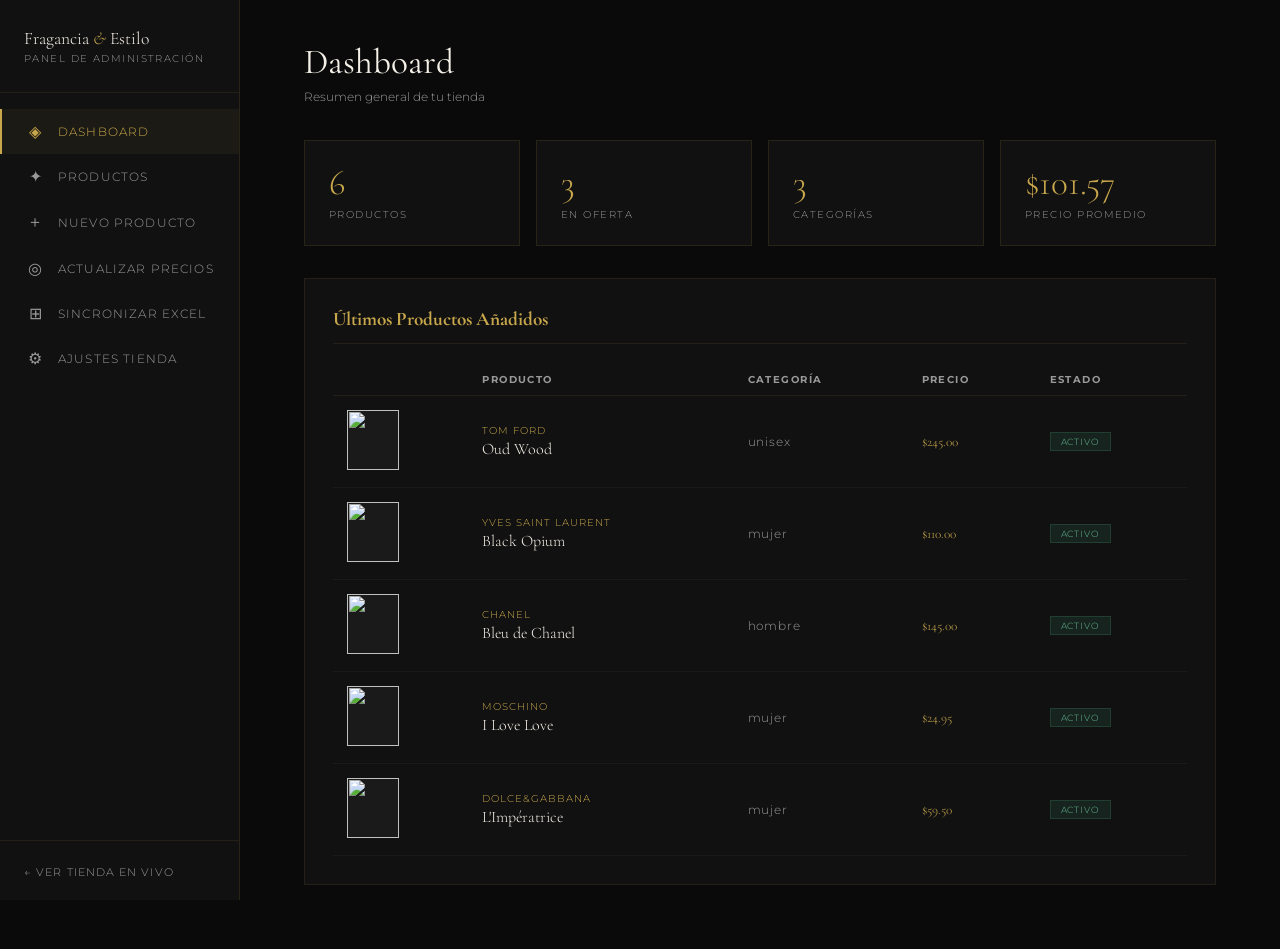
==== admin/index.html @ 805e53df "primera prueba de perfumeria creacion total de tienda online de perfumeria fragancia y estilo" ====
<!DOCTYPE html>
<html lang="es">
<head>
  <meta charset="UTF-8"/>
  <meta name="viewport" content="width=device-width, initial-scale=1.0"/>
  <title>Panel Admin — Fragancia &amp; Estilo</title>
  <link href="https://fonts.googleapis.com/css2?family=Cormorant+Garamond:ital,wght@0,300;0,400;0,600;1,300;1,400&family=Montserrat:wght@200;300;400;500&display=swap" rel="stylesheet">
  <style>
    :root {
      --black:#0a0a0a; --black2:#111111; --black3:#1a1a1a;
      --gold:#c9a84c; --gold-lt:#e4c97e; --gold-dk:#9e7a2a;
      --cream:#f5f0e8; --cream2:#ede6d6;
      --gray:#555; --gray-lt:#999;
      --green:#2d6a4f; --red:#6a1e1e;
      --font-display:'Cormorant Garamond',serif;
      --font-body:'Montserrat',sans-serif;
      --transition:0.3s cubic-bezier(0.4,0,0.2,1);
    }
    *,*::before,*::after{box-sizing:border-box;margin:0;padding:0}
    body{background:var(--black);color:var(--cream);font-family:var(--font-body);font-weight:300;min-height:100vh;display:flex}
    a{color:inherit;text-decoration:none}
    input,select,textarea{background:var(--black3);border:1px solid rgba(201,168,76,0.2);color:var(--cream);font-family:var(--font-body);font-size:.85rem;padding:12px 14px;outline:none;width:100%;transition:border-color var(--transition)}
    input:focus,select:focus,textarea:focus{border-color:var(--gold)}
    input::placeholder,textarea::placeholder{color:var(--gray)}
    select option{background:var(--black2)}
    label{display:block;font-size:.65rem;letter-spacing:.14em;text-transform:uppercase;color:var(--gray-lt);margin-bottom:6px}
    button{cursor:pointer;font-family:var(--font-body)}

    /* ─── Sidebar ─── */
    .sidebar{width:240px;flex-shrink:0;background:var(--black2);border-right:1px solid rgba(201,168,76,0.12);display:flex;flex-direction:column;height:100vh;position:sticky;top:0}
    .sidebar-logo{padding:28px 24px;border-bottom:1px solid rgba(201,168,76,0.1)}
    .sidebar-logo span{font-family:var(--font-display);font-size:1.1rem;line-height:1.2;display:block}
    .sidebar-logo em{color:var(--gold);font-style:italic}
    .sidebar-logo small{font-size:.6rem;letter-spacing:.15em;text-transform:uppercase;color:var(--gray-lt);margin-top:4px;display:block}
    .sidebar-nav{flex:1;padding:16px 0}
    .nav-item{display:flex;align-items:center;gap:12px;padding:13px 24px;font-size:.72rem;letter-spacing:.1em;text-transform:uppercase;color:var(--gray-lt);transition:var(--transition);cursor:pointer;border-left:2px solid transparent}
    .nav-item:hover{color:var(--cream);background:rgba(255,255,255,.03)}
    .nav-item.active{color:var(--gold);border-left-color:var(--gold);background:rgba(201,168,76,.06)}
    .nav-item .icon{font-size:1rem;width:20px;text-align:center}
    .sidebar-footer{padding:20px 24px;border-top:1px solid rgba(201,168,76,.1)}
    .sidebar-footer a{font-size:.68rem;letter-spacing:.1em;text-transform:uppercase;color:var(--gray-lt);transition:color var(--transition)}
    .sidebar-footer a:hover{color:var(--gold)}

    /* ─── Main ─── */
    .main{flex:1;overflow-y:auto;padding:40px 5%}
    .page-section{display:none}
    .page-section.active{display:block}

    /* ─── Page header ─── */
    .page-title{display:flex;justify-content:space-between;align-items:flex-start;margin-bottom:36px;flex-wrap:wrap;gap:16px}
    .page-title h1{font-family:var(--font-display);font-size:2.2rem;font-weight:400;color:var(--cream)}
    .page-title p{font-size:.78rem;color:var(--gray-lt);margin-top:6px}

    /* ─── Buttons ─── */
    .btn{display:inline-flex;align-items:center;gap:8px;padding:11px 24px;font-size:.7rem;letter-spacing:.12em;text-transform:uppercase;border:1px solid;transition:var(--transition);cursor:pointer}
    .btn-gold{background:var(--gold);border-color:var(--gold);color:var(--black)}
    .btn-gold:hover{background:transparent;color:var(--gold)}
    .btn-outline{background:transparent;border-color:rgba(201,168,76,.3);color:var(--gold-lt)}
    .btn-outline:hover{border-color:var(--gold);color:var(--gold)}
    .btn-danger{background:transparent;border-color:rgba(180,60,60,.4);color:#e07070}
    .btn-danger:hover{background:rgba(180,60,60,.15)}
    .btn-sm{padding:8px 16px;font-size:.62rem}

    /* ─── Cards / Panels ─── */
    .panel{background:var(--black2);border:1px solid rgba(201,168,76,.1);padding:28px;margin-bottom:24px}
    .panel h3{font-family:var(--font-display);font-size:1.2rem;color:var(--gold);margin-bottom:20px;padding-bottom:12px;border-bottom:1px solid rgba(201,168,76,.1)}
    .stat-grid{display:grid;grid-template-columns:repeat(auto-fill,minmax(180px,1fr));gap:16px;margin-bottom:32px}
    .stat-card{background:var(--black2);border:1px solid rgba(201,168,76,.12);padding:24px}
    .stat-card .stat-value{font-family:var(--font-display);font-size:2.2rem;color:var(--gold);line-height:1}
    .stat-card .stat-label{font-size:.65rem;letter-spacing:.14em;text-transform:uppercase;color:var(--gray-lt);margin-top:8px}

    /* ─── Form layout ─── */
    .form-row{display:grid;grid-template-columns:1fr 1fr;gap:16px;margin-bottom:16px}
    .form-row.three{grid-template-columns:1fr 1fr 1fr}
    .form-group{display:flex;flex-direction:column;gap:6px}
    .form-group.full{grid-column:1/-1}

    /* ─── Image upload ─── */
    .img-upload-area{border:2px dashed rgba(201,168,76,.25);padding:40px;text-align:center;cursor:pointer;transition:var(--transition);position:relative;background:var(--black3)}
    .img-upload-area:hover{border-color:var(--gold);background:rgba(201,168,76,.03)}
    .img-upload-area input{position:absolute;inset:0;opacity:0;cursor:pointer;width:100%;height:100%}
    .img-upload-area .upload-icon{font-size:2rem;color:var(--gold-dk);margin-bottom:12px}
    .img-upload-area p{font-size:.75rem;color:var(--gray-lt);letter-spacing:.06em}
    .img-upload-area strong{color:var(--gold);font-size:.78rem}
    .img-preview-grid{display:grid;grid-template-columns:repeat(auto-fill,minmax(110px,1fr));gap:10px;margin-top:16px}
    .img-preview-item{position:relative;height:110px;background:var(--black3);border:1px solid rgba(201,168,76,.15)}
    .img-preview-item img{width:100%;height:100%;object-fit:cover}
    .img-remove{position:absolute;top:4px;right:4px;background:rgba(0,0,0,.8);border:none;color:#e07070;width:22px;height:22px;border-radius:50%;display:flex;align-items:center;justify-content:center;font-size:.7rem;cursor:pointer}

    /* ─── Products Table ─── */
    .products-table{width:100%;border-collapse:collapse}
    .products-table th{text-align:left;font-size:.6rem;letter-spacing:.15em;text-transform:uppercase;color:var(--gray-lt);padding:10px 14px;border-bottom:1px solid rgba(201,168,76,.1)}
    .products-table td{padding:14px;border-bottom:1px solid rgba(255,255,255,.04);font-size:.82rem;vertical-align:middle}
    .products-table tr:hover td{background:rgba(255,255,255,.02)}
    .table-img{width:52px;height:60px;object-fit:cover;background:var(--black3)}
    .table-img-placeholder{width:52px;height:60px;background:var(--black3);display:flex;align-items:center;justify-content:center;color:var(--gold-dk);font-size:1.2rem}
    .product-name-cell .brand{font-size:.62rem;letter-spacing:.1em;text-transform:uppercase;color:var(--gold);margin-bottom:3px}
    .product-name-cell .name{color:var(--cream);font-family:var(--font-display);font-size:1rem}
    .badge{display:inline-block;padding:3px 10px;font-size:.58rem;letter-spacing:.1em;text-transform:uppercase}
    .badge-offer{background:rgba(201,168,76,.15);color:var(--gold);border:1px solid rgba(201,168,76,.3)}
    .badge-avail{background:rgba(45,106,79,.2);color:#68c19a;border:1px solid rgba(45,106,79,.4)}
    .badge-unavail{background:rgba(106,30,30,.2);color:#e07070;border:1px solid rgba(106,30,30,.4)}
    .price-cell{font-family:var(--font-display);font-size:1.1rem;color:var(--gold)}
    .actions-cell{display:flex;gap:8px;align-items:center}

    /* ─── Excel sync info ─── */
    .excel-steps{counter-reset:step;list-style:none;display:flex;flex-direction:column;gap:20px}
    .excel-steps li{display:flex;gap:20px;align-items:flex-start;counter-increment:step}
    .excel-steps li::before{content:counter(step,"0"counter(step));flex-shrink:0;width:36px;height:36px;background:rgba(201,168,76,.1);border:1px solid rgba(201,168,76,.25);display:flex;align-items:center;justify-content:center;font-family:var(--font-display);font-size:1rem;color:var(--gold)}
    .step-content strong{display:block;color:var(--cream);font-size:.82rem;margin-bottom:4px}
    .step-content p{color:var(--gray-lt);font-size:.75rem;line-height:1.7}
    .step-content code{background:rgba(201,168,76,.1);color:var(--gold);padding:1px 6px;font-size:.7rem;border-radius:2px}

    /* ─── Toast ─── */
    .toast{position:fixed;bottom:28px;right:28px;background:var(--black2);border:1px solid var(--gold);padding:14px 22px;font-size:.78rem;letter-spacing:.08em;z-index:9999;opacity:0;transform:translateY(10px);transition:.35s ease;pointer-events:none}
    .toast.show{opacity:1;transform:translateY(0)}

    /* ─── Modal ─── */
    .modal-bg{position:fixed;inset:0;background:rgba(0,0,0,.85);z-index:2000;display:none;align-items:center;justify-content:center}
    .modal-bg.open{display:flex}
    .modal-box{background:var(--black2);border:1px solid rgba(201,168,76,.25);width:90%;max-width:720px;max-height:90vh;overflow-y:auto;padding:40px}
    .modal-header{display:flex;justify-content:space-between;align-items:center;margin-bottom:28px}
    .modal-header h3{font-family:var(--font-display);font-size:1.6rem;color:var(--gold)}
    .modal-close{background:none;border:none;color:var(--gray-lt);font-size:1.2rem;cursor:pointer;transition:color var(--transition)}
    .modal-close:hover{color:var(--gold)}

    @media(max-width:768px){
      .sidebar{display:none}
      .form-row{grid-template-columns:1fr}
      .form-row.three{grid-template-columns:1fr}
    }
  </style>
</head>
<body>

<!-- ═══════ SIDEBAR ═══════ -->
<nav class="sidebar">
  <div class="sidebar-logo">
    <span>Fragancia <em>&amp;</em> Estilo</span>
    <small>Panel de Administración</small>
  </div>
  <div class="sidebar-nav">
    <div class="nav-item active" onclick="showSection('dashboard')">
      <span class="icon">◈</span> Dashboard
    </div>
    <div class="nav-item" onclick="showSection('productos')">
      <span class="icon">✦</span> Productos
    </div>
    <div class="nav-item" onclick="showSection('nuevo')">
      <span class="icon">＋</span> Nuevo Producto
    </div>
    <div class="nav-item" onclick="showSection('precios')">
      <span class="icon">◎</span> Actualizar Precios
    </div>
    <div class="nav-item" onclick="showSection('excel')">
      <span class="icon">⊞</span> Sincronizar Excel
    </div>
    <div class="nav-item" onclick="showSection('ajustes')">
      <span class="icon">⚙</span> Ajustes Tienda
    </div>
  </div>
  <div class="sidebar-footer">
    <a href="../index.html" target="_blank">← Ver tienda en vivo</a>
  </div>
</nav>

<!-- ═══════ MAIN ═══════ -->
<main class="main">

  <!-- ══ DASHBOARD ══ -->
  <section class="page-section active" id="section-dashboard">
    <div class="page-title">
      <div>
        <h1>Dashboard</h1>
        <p>Resumen general de tu tienda</p>
      </div>
    </div>
    <div class="stat-grid" id="statGrid"></div>
    <div class="panel">
      <h3>Últimos Productos Añadidos</h3>
      <table class="products-table" id="dashRecentTable">
        <thead><tr>
          <th></th><th>Producto</th><th>Categoría</th><th>Precio</th><th>Estado</th>
        </tr></thead>
        <tbody id="dashRecentBody"></tbody>
      </table>
    </div>
  </section>

  <!-- ══ LISTA PRODUCTOS ══ -->
  <section class="page-section" id="section-productos">
    <div class="page-title">
      <div>
        <h1>Productos</h1>
        <p>Gestiona tu catálogo completo</p>
      </div>
      <button class="btn btn-gold" onclick="showSection('nuevo')">＋ Nuevo Producto</button>
    </div>
    <div class="panel" style="padding:0;overflow:hidden">
      <table class="products-table" id="productsTable">
        <thead><tr>
          <th></th><th>Producto</th><th>Categoría</th><th>Precio</th><th>Stock</th><th>Acciones</th>
        </tr></thead>
        <tbody id="productsTableBody"></tbody>
      </table>
    </div>
  </section>

  <!-- ══ NUEVO / EDITAR PRODUCTO ══ -->
  <section class="page-section" id="section-nuevo">
    <div class="page-title">
      <div>
        <h1 id="formTitle">Nuevo Producto</h1>
        <p>Completa todos los campos para publicar en la tienda</p>
      </div>
    </div>

    <div class="panel">
      <h3>Fotografías del Producto</h3>
      <div class="img-upload-area" id="uploadArea">
        <input type="file" id="imgInput" accept="image/*" multiple onchange="handleImages(this)"/>
        <div class="upload-icon">📷</div>
        <strong>Arrastra tus fotos aquí o haz clic para seleccionarlas</strong>
        <p style="margin-top:8px">JPG, PNG o WEBP · Máximo 5 fotos · Recomendado 800×800 px</p>
      </div>
      <div class="img-preview-grid" id="imgPreview"></div>
      <p style="font-size:.7rem;color:var(--gray-lt);margin-top:12px">
        💡 La <strong style="color:var(--cream)">primera foto</strong> será la imagen principal del producto en la tienda.
        Guarda las imágenes en la carpeta <code style="color:var(--gold)">assets/images/productos/</code> y escribe el nombre exacto del archivo abajo.
      </p>
    </div>

    <div class="panel">
      <h3>Información del Producto</h3>
      <div class="form-row">
        <div class="form-group">
          <label>Marca *</label>
          <input type="text" id="f-marca" placeholder="Ej: Chanel, Dior, YSL"/>
        </div>
        <div class="form-group">
          <label>Nombre del Perfume *</label>
          <input type="text" id="f-nombre" placeholder="Ej: Bleu de Chanel"/>
        </div>
      </div>
      <div class="form-row three">
        <div class="form-group">
          <label>Mililitros (ml) *</label>
          <input type="number" id="f-ml" placeholder="50"/>
        </div>
        <div class="form-group">
          <label>Categoría *</label>
          <select id="f-categoria">
            <option value="">Selecciona...</option>
            <option value="mujer">Para Ella</option>
            <option value="hombre">Para Él</option>
            <option value="unisex">Unisex</option>
            <option value="lociones">lociones &amp; Ocasión</option>
          </select>
        </div>
        <div class="form-group">
          <label>Temporada</label>
          <select id="f-temporada">
            <option value="">Selecciona...</option>
            <option value="pocket">pocket</option>
            <option value="sets">sets</option>
            <option value="todos">Todo el año</option>
          </select>
        </div>
      </div>
      <div class="form-row">
        <div class="form-group">
          <label>Archivo de imagen (nombre exacto)</label>
          <input type="text" id="f-imagen" placeholder="amor-amor-50ml.jpg"/>
        </div>
        <div class="form-group">
          <label>ID único (sin espacios)</label>
          <input type="text" id="f-id" placeholder="p007"/>
        </div>
      </div>
      <div class="form-row full">
        <div class="form-group full">
          <label>Descripción</label>
          <textarea id="f-descripcion" rows="3" placeholder="Notas olfativas, estilo, ocasión de uso..."></textarea>
        </div>
      </div>
    </div>

    <div class="panel">
      <h3>Precio y Disponibilidad</h3>
      <div class="form-row three">
        <div class="form-group">
          <label>Precio actual (USD) *</label>
          <input type="number" id="f-precio" placeholder="49.95" step="0.01"/>
        </div>
        <div class="form-group">
          <label>Precio anterior (USD) — opcional</label>
          <input type="number" id="f-precio-ant" placeholder="89.00" step="0.01"/>
        </div>
        <div class="form-group">
          <label>Disponible</label>
          <select id="f-disponible">
            <option value="true">Sí — visible en tienda</option>
            <option value="false">No — oculto</option>
          </select>
        </div>
      </div>
      <div class="form-group" style="margin-top:4px">
        <label style="display:flex;align-items:center;gap:10px;cursor:pointer;flex-direction:row">
          <input type="checkbox" id="f-oferta" style="width:auto;padding:0"/>
          <span style="font-size:.72rem;letter-spacing:.1em;text-transform:uppercase;color:var(--gray-lt)">
            Marcar como "Oferta" (aparece etiqueta dorada en la foto)
          </span>
        </label>
      </div>
    </div>

    <div style="display:flex;gap:12px;margin-bottom:60px">
      <button class="btn btn-gold" onclick="saveProduct()" style="padding:14px 36px">
        ✦ Guardar Producto
      </button>
      <button class="btn btn-outline" onclick="resetForm()">Cancelar</button>
    </div>
  </section>

  <!-- ══ ACTUALIZAR PRECIOS ══ -->
  <section class="page-section" id="section-precios">
    <div class="page-title">
      <div>
        <h1>Actualizar Precios</h1>
        <p>Edita los precios directamente desde aquí</p>
      </div>
      <button class="btn btn-gold" onclick="savePrices()">Guardar Todos</button>
    </div>
    <div class="panel">
      <h3>Edición Rápida de Precios</h3>
      <table class="products-table" id="pricesTable">
        <thead><tr>
          <th>Producto</th>
          <th>Marca</th>
          <th>ml</th>
          <th>Precio Actual (USD)</th>
          <th>Precio Anterior (USD)</th>
          <th>Oferta</th>
        </tr></thead>
        <tbody id="pricesTableBody"></tbody>
      </table>
    </div>
  </section>

  <!-- ══ EXCEL SYNC ══ -->
  <section class="page-section" id="section-excel">
    <div class="page-title">
      <div>
        <h1>Sincronización con Excel</h1>
        <p>Actualiza precios cargando un archivo Excel o CSV</p>
      </div>
    </div>

    <div class="panel">
      <h3>¿Cómo funciona?</h3>
      <ol class="excel-steps">
        <li>
          <div class="step-content">
            <strong>Descarga la plantilla de Excel</strong>
            <p>Haz clic en el botón de abajo para descargar la plantilla con las columnas correctas: <code>id</code>, <code>nombre</code>, <code>marca</code>, <code>ml</code>, <code>precio</code>, <code>precio_anterior</code>, <code>oferta</code>, <code>disponible</code>.</p>
          </div>
        </li>
        <li>
          <div class="step-content">
            <strong>Edita los precios en Excel o Google Sheets</strong>
            <p>Abre el archivo con Excel o súbelo a Google Sheets (Drive → Nueva hoja). Cambia los precios de la columna <code>precio</code>. No elimines ni muevas columnas.</p>
          </div>
        </li>
        <li>
          <div class="step-content">
            <strong>Guarda como CSV</strong>
            <p>En Excel: Archivo → Guardar como → CSV UTF-8. En Google Sheets: Archivo → Descargar → CSV.</p>
          </div>
        </li>
        <li>
          <div class="step-content">
            <strong>Carga el CSV aquí</strong>
            <p>Usa el área de abajo para subir el archivo. El sistema leerá los precios y actualizará el catálogo automáticamente. Revisa la vista previa antes de confirmar.</p>
          </div>
        </li>
      </ol>
    </div>

    <div class="panel">
      <h3>Cargar Archivo CSV / Excel</h3>
      <div class="img-upload-area" style="margin-bottom:20px">
        <input type="file" id="csvInput" accept=".csv,.xlsx,.xls" onchange="handleCSV(this)"/>
        <div class="upload-icon">📊</div>
        <strong>Arrastra tu archivo CSV aquí</strong>
        <p style="margin-top:8px">Formatos aceptados: .csv · .xlsx</p>
      </div>
      <div id="csvPreview" style="display:none">
        <h3 style="color:var(--gold);font-family:var(--font-display);font-size:1.1rem;margin-bottom:16px">
          Vista Previa — Cambios detectados:
        </h3>
        <table class="products-table" id="csvTable">
          <thead><tr>
            <th>ID</th><th>Nombre</th><th>Precio Actual</th><th>Precio Nuevo</th><th>Cambio</th>
          </tr></thead>
          <tbody id="csvTableBody"></tbody>
        </table>
        <button class="btn btn-gold" onclick="applyCSV()" style="margin-top:20px">
          ✦ Aplicar Cambios al Catálogo
        </button>
      </div>
    </div>

    <div class="panel">
      <h3>Descargar Plantilla</h3>
      <p style="color:var(--gray-lt);font-size:.8rem;margin-bottom:20px;line-height:1.8">
        Descarga el catálogo actual en formato CSV listo para editar en Excel o Google Sheets.
      </p>
      <button class="btn btn-outline" onclick="downloadTemplate()">⬇ Descargar Catálogo Actual (.csv)</button>
    </div>
  </section>

  <!-- ══ AJUSTES ══ -->
  <section class="page-section" id="section-ajustes">
    <div class="page-title">
      <div>
        <h1>Ajustes de la Tienda</h1>
        <p>Información general y datos de contacto</p>
      </div>
      <button class="btn btn-gold" onclick="saveSettings()">Guardar Ajustes</button>
    </div>
    <div class="panel">
      <h3>Datos de la Tienda</h3>
      <div class="form-row">
        <div class="form-group">
          <label>Nombre de la Tienda</label>
          <input type="text" id="s-nombre" value="Fragancia &amp; Estilo"/>
        </div>
        <div class="form-group">
          <label>Teléfono</label>
          <input type="text" id="s-tel" placeholder="+52 81 1234 5678"/>
        </div>
      </div>
      <div class="form-row">
        <div class="form-group">
          <label>Correo electrónico</label>
          <input type="email" id="s-email" placeholder="hola@fraganciayestilo.mx"/>
        </div>
        <div class="form-group">
          <label>WhatsApp (con código de país)</label>
          <input type="text" id="s-whatsapp" placeholder="528112345678"/>
        </div>
      </div>
      <div class="form-group" style="margin-top:4px">
        <label>Dirección física</label>
        <textarea id="s-direccion" rows="2" placeholder="Av. Garza Sada 2501, Monterrey, NL"></textarea>
      </div>
    </div>
    <div class="panel">
      <h3>Horarios</h3>
      <div class="form-row">
        <div class="form-group">
          <label>Lunes – Sábado</label>
          <input type="text" id="s-hor1" placeholder="10:00 – 20:00"/>
        </div>
        <div class="form-group">
          <label>Domingo</label>
          <input type="text" id="s-hor2" placeholder="12:00 – 18:00"/>
        </div>
      </div>
    </div>
    <div class="panel">
      <h3>Pasarela de Pago</h3>
      <p style="font-size:.78rem;color:var(--gray-lt);margin-bottom:20px;line-height:1.8">
        Para activar cobros reales necesitas una cuenta en <strong style="color:var(--cream)">Stripe</strong> (tarjetas) o <strong style="color:var(--cream)">PayPal</strong>.
        Ingresa tus claves públicas aquí. <strong style="color:var(--gold)">Nunca compartas tus claves secretas.</strong>
      </p>
      <div class="form-row">
        <div class="form-group">
          <label>Stripe Publishable Key</label>
          <input type="text" id="s-stripe" placeholder="pk_live_..."/>
        </div>
        <div class="form-group">
          <label>PayPal Client ID</label>
          <input type="text" id="s-paypal" placeholder="AY..."/>
        </div>
      </div>
      <p style="font-size:.7rem;color:var(--gray-lt);margin-top:12px">
        📋 Ver instrucciones completas de integración en el archivo <code style="color:var(--gold)">js/payment.js</code>
      </p>
    </div>
  </section>

</main>

<!-- ═══════ MODAL EDITAR ═══════ -->
<div class="modal-bg" id="editModal">
  <div class="modal-box">
    <div class="modal-header">
      <h3>Editar Producto</h3>
      <button class="modal-close" onclick="closeEditModal()">✕</button>
    </div>
    <div class="form-row">
      <div class="form-group"><label>Marca</label><input type="text" id="e-marca"/></div>
      <div class="form-group"><label>Nombre</label><input type="text" id="e-nombre"/></div>
    </div>
    <div class="form-row three">
      <div class="form-group"><label>ml</label><input type="number" id="e-ml"/></div>
      <div class="form-group"><label>Precio (USD)</label><input type="number" id="e-precio" step="0.01"/></div>
      <div class="form-group"><label>Precio anterior</label><input type="number" id="e-precio-ant" step="0.01"/></div>
    </div>
    <div class="form-row">
      <div class="form-group">
        <label>Categoría</label>
        <select id="e-categoria">
          <option value="mujer">Para Ella</option>
          <option value="hombre">Para Él</option>
          <option value="unisex">Unisex</option>
          <option value="lociones">lociones</option>
        </select>
      </div>
      <div class="form-group">
        <label>Temporada</label>
        <select id="e-temporada">
          <option value="pocket">pocket</option>
          <option value="sets">sets</option>
          <option value="todos">Todo el año</option>
        </select>
      </div>
    </div>
    <div class="form-group" style="margin-bottom:16px">
      <label>Descripción</label>
      <textarea id="e-descripcion" rows="3"></textarea>
    </div>
    <div class="form-row">
      <div class="form-group">
        <label>Disponible</label>
        <select id="e-disponible">
          <option value="true">Sí</option>
          <option value="false">No</option>
        </select>
      </div>
      <div class="form-group" style="justify-content:flex-end">
        <label style="flex-direction:row;align-items:center;gap:10px">
          <input type="checkbox" id="e-oferta" style="width:auto"/>
          Marcar como Oferta
        </label>
      </div>
    </div>
    <div style="display:flex;gap:12px;margin-top:24px">
      <button class="btn btn-gold" onclick="saveEdit()">Guardar Cambios</button>
      <button class="btn btn-outline" onclick="closeEditModal()">Cancelar</button>
    </div>
  </div>
</div>

<!-- Toast -->
<div class="toast" id="toast"></div>

<script>
// ═══════════════════════════════════════
//  ADMIN PANEL — JavaScript
// ═══════════════════════════════════════

const STORAGE_KEY = 'fye_productos';
let products = [];
let editingId = null;
let csvParsed = [];
let uploadedImages = [];

// ── Load products ──
async function loadProducts() {
  const saved = localStorage.getItem(STORAGE_KEY);
  if (saved) { products = JSON.parse(saved); return; }
  try {
    const res = await fetch('../data/productos.json');
    products = await res.json();
    saveProducts();
  } catch(e) { products = []; }
}

function saveProducts() {
  localStorage.setItem(STORAGE_KEY, JSON.stringify(products));
  // In production: send to your backend / GitHub via API
  generateJSON();
}

function generateJSON() {
  // Creates downloadable JSON for the user to replace data/productos.json
  window._lastProductsJSON = JSON.stringify(products, null, 2);
}

// ── Navigation ──
function showSection(id) {
  document.querySelectorAll('.page-section').forEach(s => s.classList.remove('active'));
  document.querySelectorAll('.nav-item').forEach(n => n.classList.remove('active'));
  document.getElementById('section-' + id).classList.add('active');
  document.querySelectorAll('.nav-item').forEach(n => {
    if (n.textContent.toLowerCase().includes(id.toLowerCase().replace('-',' '))) n.classList.add('active');
  });
  if (id === 'dashboard') renderDashboard();
  if (id === 'productos') renderProductsTable();
  if (id === 'precios') renderPricesTable();
}

// ── Dashboard ──
function renderDashboard() {
  const total = products.length;
  const ofertas = products.filter(p => p.oferta).length;
  const categorias = [...new Set(products.map(p => p.categoria))].length;
  const avgPrice = total ? (products.reduce((s,p) => s + Number(p.precio), 0) / total).toFixed(2) : 0;

  document.getElementById('statGrid').innerHTML = `
    <div class="stat-card"><div class="stat-value">${total}</div><div class="stat-label">Productos</div></div>
    <div class="stat-card"><div class="stat-value">${ofertas}</div><div class="stat-label">En Oferta</div></div>
    <div class="stat-card"><div class="stat-value">${categorias}</div><div class="stat-label">Categorías</div></div>
    <div class="stat-card"><div class="stat-value">$${avgPrice}</div><div class="stat-label">Precio Promedio</div></div>
  `;

  const recent = [...products].slice(-5).reverse();
  document.getElementById('dashRecentBody').innerHTML = recent.map(p => `
    <tr>
      <td>${p.imagen ? `<img class="table-img" src="../${p.imagen.replace('../','')}"/>` : `<div class="table-img-placeholder">✦</div>`}</td>
      <td><div class="product-name-cell"><div class="brand">${p.marca}</div><div class="name">${p.nombre}</div></div></td>
      <td style="color:var(--gray-lt);font-size:.75rem;letter-spacing:.08em">${p.categoria}</td>
      <td class="price-cell">$${Number(p.precio).toFixed(2)}</td>
      <td><span class="badge ${p.disponible ? 'badge-avail' : 'badge-unavail'}">${p.disponible ? 'Activo' : 'Oculto'}</span></td>
    </tr>`).join('');
}

// ── Products Table ──
function renderProductsTable() {
  document.getElementById('productsTableBody').innerHTML = products.map(p => `
    <tr>
      <td>${p.imagen ? `<img class="table-img" src="../${p.imagen.replace('../','')}" onerror="this.style.display='none'"/>` : `<div class="table-img-placeholder">✦</div>`}</td>
      <td><div class="product-name-cell"><div class="brand">${p.marca}</div><div class="name">${p.nombre} · ${p.ml}ml</div></div></td>
      <td style="color:var(--gray-lt);font-size:.72rem;letter-spacing:.08em;text-transform:uppercase">${p.categoria}</td>
      <td class="price-cell">$${Number(p.precio).toFixed(2)}<br/>${p.precio_anterior ? `<span style="font-size:.7rem;color:var(--gray);text-decoration:line-through;font-family:var(--font-body)">$${Number(p.precio_anterior).toFixed(2)}</span>` : ''}</td>
      <td><span class="badge ${p.disponible ? 'badge-avail' : 'badge-unavail'}">${p.disponible ? 'Activo' : 'Oculto'}</span>${p.oferta ? ` <span class="badge badge-offer">Oferta</span>` : ''}</td>
      <td class="actions-cell">
        <button class="btn btn-outline btn-sm" onclick="openEdit('${p.id}')">✎ Editar</button>
        <button class="btn btn-danger btn-sm" onclick="deleteProduct('${p.id}')">✕</button>
      </td>
    </tr>`).join('') || '<tr><td colspan="6" style="text-align:center;color:var(--gray-lt);padding:40px">No hay productos. ¡Añade el primero!</td></tr>';
}

// ── Prices Table ──
function renderPricesTable() {
  document.getElementById('pricesTableBody').innerHTML = products.map(p => `
    <tr>
      <td><div class="name" style="font-family:var(--font-display)">${p.nombre}</div></td>
      <td style="color:var(--gold);font-size:.72rem;letter-spacing:.1em">${p.marca}</td>
      <td style="color:var(--gray-lt)">${p.ml}ml</td>
      <td><input type="number" value="${p.precio}" step="0.01" data-id="${p.id}" data-field="precio" style="width:110px;padding:8px 10px"/></td>
      <td><input type="number" value="${p.precio_anterior||''}" step="0.01" placeholder="—" data-id="${p.id}" data-field="precio_anterior" style="width:110px;padding:8px 10px"/></td>
      <td><input type="checkbox" ${p.oferta ? 'checked' : ''} data-id="${p.id}" data-field="oferta" style="width:auto;padding:0" onchange="toggleOferta('${p.id}',this.checked)"/></td>
    </tr>`).join('');
}

function savePrices() {
  document.querySelectorAll('#pricesTableBody input[data-field="precio"]').forEach(inp => {
    const p = products.find(x => x.id === inp.dataset.id);
    if (p) p.precio = parseFloat(inp.value) || p.precio;
  });
  document.querySelectorAll('#pricesTableBody input[data-field="precio_anterior"]').forEach(inp => {
    const p = products.find(x => x.id === inp.dataset.id);
    if (p) p.precio_anterior = inp.value ? parseFloat(inp.value) : null;
  });
  saveProducts();
  downloadJSON();
  toast('✦ Precios guardados. Descarga el JSON y reemplaza data/productos.json');
}

function toggleOferta(id, val) {
  const p = products.find(x => x.id === id);
  if (p) { p.oferta = val; saveProducts(); }
}

// ── Add product ──
function saveProduct() {
  const id   = document.getElementById('f-id').value.trim() || 'p' + Date.now();
  const nombre = document.getElementById('f-nombre').value.trim();
  const marca  = document.getElementById('f-marca').value.trim();
  if (!nombre || !marca) { toast('⚠ Completa al menos el nombre y la marca'); return; }

  const newProduct = {
    id,
    nombre,
    marca,
    ml: parseInt(document.getElementById('f-ml').value) || 50,
    precio: parseFloat(document.getElementById('f-precio').value) || 0,
    precio_anterior: document.getElementById('f-precio-ant').value ? parseFloat(document.getElementById('f-precio-ant').value) : null,
    imagen: document.getElementById('f-imagen').value.trim()
      ? `../assets/images/productos/${document.getElementById('f-imagen').value.trim()}`
      : '',
    categoria: document.getElementById('f-categoria').value || 'mujer',
    temporada: document.getElementById('f-temporada').value || 'todos',
    descripcion: document.getElementById('f-descripcion').value.trim(),
    oferta: document.getElementById('f-oferta').checked,
    disponible: document.getElementById('f-disponible').value === 'true'
  };

  products.push(newProduct);
  saveProducts();
  downloadJSON();
  toast('✦ Producto guardado. Descarga el JSON actualizado');
  resetForm();
  showSection('productos');
}

function resetForm() {
  ['f-marca','f-nombre','f-ml','f-precio','f-precio-ant','f-imagen','f-id','f-descripcion'].forEach(id => {
    const el = document.getElementById(id);
    if (el) el.value = '';
  });
  document.getElementById('f-categoria').value = '';
  document.getElementById('f-temporada').value = '';
  document.getElementById('f-oferta').checked = false;
  document.getElementById('f-disponible').value = 'true';
  document.getElementById('imgPreview').innerHTML = '';
  uploadedImages = [];
}

// ── Edit product ──
function openEdit(id) {
  editingId = id;
  const p = products.find(x => x.id === id);
  if (!p) return;
  document.getElementById('e-marca').value = p.marca;
  document.getElementById('e-nombre').value = p.nombre;
  document.getElementById('e-ml').value = p.ml;
  document.getElementById('e-precio').value = p.precio;
  document.getElementById('e-precio-ant').value = p.precio_anterior || '';
  document.getElementById('e-categoria').value = p.categoria;
  document.getElementById('e-temporada').value = p.temporada || 'todos';
  document.getElementById('e-descripcion').value = p.descripcion || '';
  document.getElementById('e-disponible').value = p.disponible ? 'true' : 'false';
  document.getElementById('e-oferta').checked = p.oferta;
  document.getElementById('editModal').classList.add('open');
}

function closeEditModal() {
  document.getElementById('editModal').classList.remove('open');
  editingId = null;
}

function saveEdit() {
  const p = products.find(x => x.id === editingId);
  if (!p) return;
  p.marca = document.getElementById('e-marca').value;
  p.nombre = document.getElementById('e-nombre').value;
  p.ml = parseInt(document.getElementById('e-ml').value);
  p.precio = parseFloat(document.getElementById('e-precio').value);
  p.precio_anterior = document.getElementById('e-precio-ant').value ? parseFloat(document.getElementById('e-precio-ant').value) : null;
  p.categoria = document.getElementById('e-categoria').value;
  p.temporada = document.getElementById('e-temporada').value;
  p.descripcion = document.getElementById('e-descripcion').value;
  p.disponible = document.getElementById('e-disponible').value === 'true';
  p.oferta = document.getElementById('e-oferta').checked;
  saveProducts();
  downloadJSON();
  closeEditModal();
  renderProductsTable();
  toast('✦ Producto actualizado. Reemplaza data/productos.json');
}

function deleteProduct(id) {
  if (!confirm('¿Eliminar este producto del catálogo?')) return;
  products = products.filter(p => p.id !== id);
  saveProducts();
  renderProductsTable();
  toast('Producto eliminado');
}

// ── Image upload preview ──
function handleImages(input) {
  const preview = document.getElementById('imgPreview');
  Array.from(input.files).forEach((file, i) => {
    const reader = new FileReader();
    reader.onload = (e) => {
      const div = document.createElement('div');
      div.className = 'img-preview-item';
      div.innerHTML = `
        <img src="${e.target.result}" alt="preview"/>
        <button class="img-remove" onclick="this.parentElement.remove()">✕</button>
        ${i === 0 ? '<div style="position:absolute;bottom:4px;left:4px;background:var(--gold);color:var(--black);font-size:.55rem;padding:2px 6px;letter-spacing:.08em">PRINCIPAL</div>' : ''}
      `;
      preview.appendChild(div);

      if (i === 0 && !document.getElementById('f-imagen').value) {
        document.getElementById('f-imagen').value = file.name;
      }
    };
    reader.readAsDataURL(file);
  });
}

// ── CSV handling ──
function handleCSV(input) {
  const file = input.files[0];
  if (!file) return;
  const reader = new FileReader();
  reader.onload = (e) => {
    const lines = e.target.result.split('\n').filter(l => l.trim());
    const headers = lines[0].split(',').map(h => h.trim().replace(/"/g,''));
    csvParsed = lines.slice(1).map(line => {
      const vals = line.split(',').map(v => v.trim().replace(/"/g,''));
      const obj = {};
      headers.forEach((h, i) => obj[h] = vals[i] || '');
      return obj;
    }).filter(r => r.id);

    renderCSVPreview();
  };
  reader.readAsText(file, 'UTF-8');
}

function renderCSVPreview() {
  const tbody = document.getElementById('csvTableBody');
  tbody.innerHTML = csvParsed.map(row => {
    const current = products.find(p => p.id === row.id);
    const currentPrice = current ? Number(current.precio).toFixed(2) : '—';
    const newPrice = Number(row.precio || 0).toFixed(2);
    const changed = current && currentPrice !== newPrice;
    return `<tr style="${changed ? 'color:var(--gold)' : ''}">
      <td style="color:var(--gray-lt)">${row.id}</td>
      <td>${row.nombre || (current ? current.nombre : '—')}</td>
      <td>$${currentPrice}</td>
      <td style="font-family:var(--font-display);font-size:1rem">$${newPrice}</td>
      <td>${changed ? '↑ Cambio' : '—'}</td>
    </tr>`;
  }).join('');
  document.getElementById('csvPreview').style.display = 'block';
}

function applyCSV() {
  let count = 0;
  csvParsed.forEach(row => {
    const p = products.find(x => x.id === row.id);
    if (p && row.precio) {
      p.precio = parseFloat(row.precio);
      if (row.precio_anterior) p.precio_anterior = parseFloat(row.precio_anterior);
      if (row.oferta !== undefined) p.oferta = row.oferta === 'true' || row.oferta === '1';
      if (row.disponible !== undefined) p.disponible = row.disponible === 'true' || row.disponible === '1';
      count++;
    }
  });
  saveProducts();
  downloadJSON();
  document.getElementById('csvPreview').style.display = 'none';
  toast(`✦ ${count} productos actualizados. Descarga el JSON y reemplaza data/productos.json`);
}

// ── Download JSON ──
function downloadJSON() {
  const blob = new Blob([JSON.stringify(products, null, 2)], {type:'application/json'});
  const a = document.createElement('a');
  a.href = URL.createObjectURL(blob);
  a.download = 'productos.json';
  a.click();
}

function downloadTemplate() {
  const headers = 'id,nombre,marca,ml,precio,precio_anterior,categoria,temporada,oferta,disponible';
  const rows = products.map(p =>
    `"${p.id}","${p.nombre}","${p.marca}","${p.ml}","${p.precio}","${p.precio_anterior||''}","${p.categoria}","${p.temporada||''}","${p.oferta}","${p.disponible}"`
  );
  const csv = [headers, ...rows].join('\n');
  const blob = new Blob(['\uFEFF' + csv], {type:'text/csv;charset=utf-8'});
  const a = document.createElement('a');
  a.href = URL.createObjectURL(blob);
  a.download = 'catalogo-fragancia-estilo.csv';
  a.click();
}

function saveSettings() {
  const settings = {
    nombre: document.getElementById('s-nombre').value,
    tel: document.getElementById('s-tel').value,
    email: document.getElementById('s-email').value,
    whatsapp: document.getElementById('s-whatsapp').value,
    direccion: document.getElementById('s-direccion').value,
    horario1: document.getElementById('s-hor1').value,
    horario2: document.getElementById('s-hor2').value,
    stripe: document.getElementById('s-stripe').value,
    paypal: document.getElementById('s-paypal').value,
  };
  localStorage.setItem('fye_settings', JSON.stringify(settings));
  toast('✦ Ajustes guardados');
}

function loadSettings() {
  const s = JSON.parse(localStorage.getItem('fye_settings') || '{}');
  if (s.nombre) document.getElementById('s-nombre').value = s.nombre;
  if (s.tel) document.getElementById('s-tel').value = s.tel;
  if (s.email) document.getElementById('s-email').value = s.email;
  if (s.whatsapp) document.getElementById('s-whatsapp').value = s.whatsapp;
  if (s.direccion) document.getElementById('s-direccion').value = s.direccion;
  if (s.horario1) document.getElementById('s-hor1').value = s.horario1;
  if (s.horario2) document.getElementById('s-hor2').value = s.horario2;
  if (s.stripe) document.getElementById('s-stripe').value = s.stripe;
  if (s.paypal) document.getElementById('s-paypal').value = s.paypal;
}

function toast(msg) {
  const t = document.getElementById('toast');
  t.textContent = msg;
  t.classList.add('show');
  clearTimeout(t._t);
  t._t = setTimeout(() => t.classList.remove('show'), 3500);
}

// ── Init ──
loadProducts().then(() => {
  renderDashboard();
  loadSettings();
});
</script>
</body>
</html>
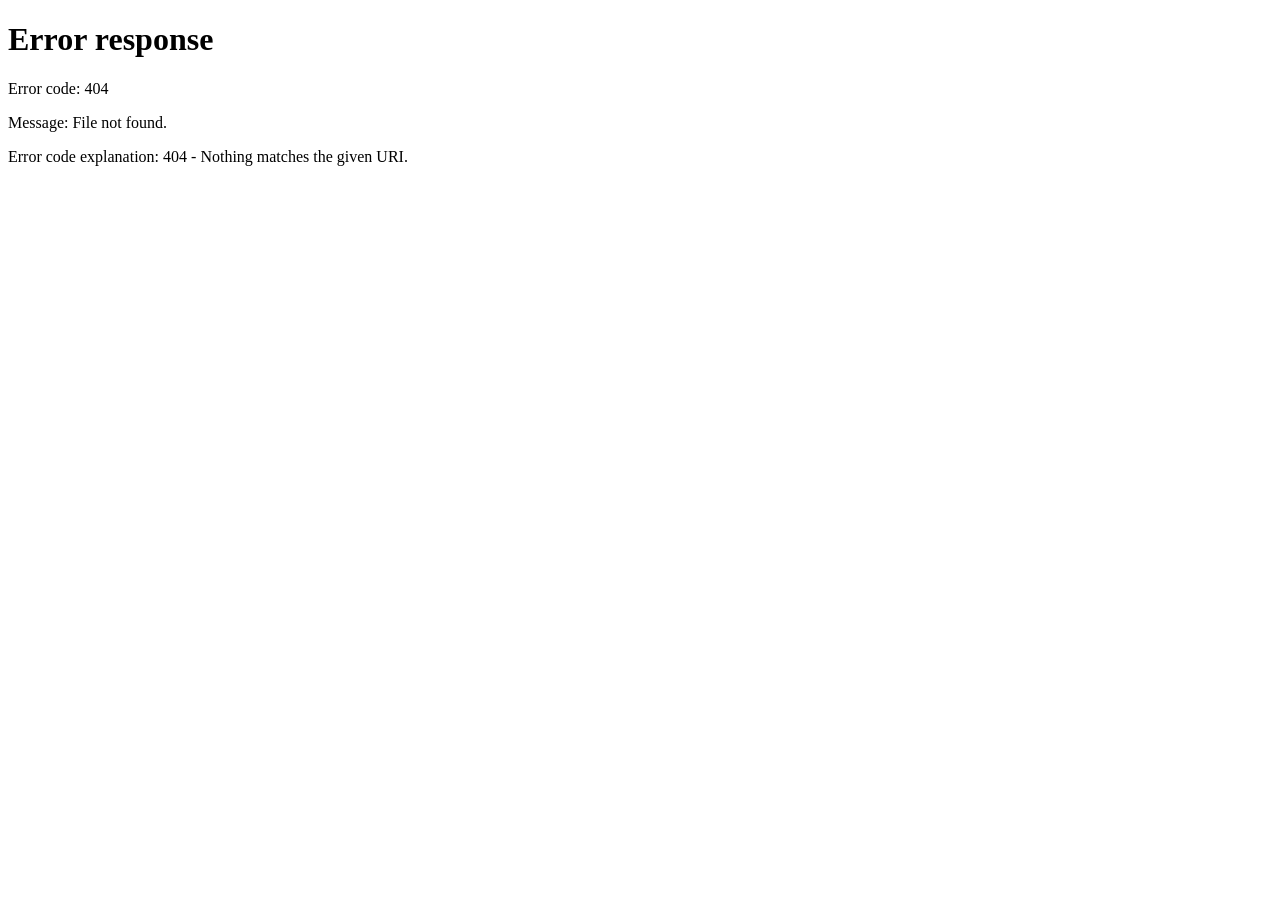
==== commit f07d749c: "Update index.html admin usuarios y contraseñas para accesos" ====
--- a/admin/index.html
+++ b/admin/index.html
@@ -124,6 +124,15 @@
     .modal-close{background:none;border:none;color:var(--gray-lt);font-size:1.2rem;cursor:pointer;transition:color var(--transition)}
     .modal-close:hover{color:var(--gold)}
 
+    /* ─── Session bar ─── */
+    .session-bar{background:var(--black3);border-bottom:1px solid rgba(201,168,76,.1);padding:10px 5%;display:flex;justify-content:space-between;align-items:center;font-size:.65rem;letter-spacing:.1em;text-transform:uppercase;color:var(--gray-lt);flex-shrink:0}
+    .session-bar .session-user{color:var(--gold);display:flex;align-items:center;gap:8px}
+    .session-bar .session-user::before{content:'◈';font-size:.7rem}
+    .session-timer{display:flex;align-items:center;gap:6px}
+    .session-timer span{color:var(--cream)}
+    .btn-logout{background:transparent;border:1px solid rgba(201,168,76,.2);color:var(--gray-lt);font-family:var(--font-body);font-size:.6rem;letter-spacing:.1em;text-transform:uppercase;padding:6px 14px;cursor:pointer;transition:var(--transition)}
+    .btn-logout:hover{border-color:rgba(192,57,43,.5);color:#e07070}
+
     @media(max-width:768px){
       .sidebar{display:none}
       .form-row{grid-template-columns:1fr}
@@ -131,7 +140,19 @@
     }
   </style>
 </head>
-<body>
+<body style="flex-direction:column">
+
+<!-- ═══════ SESSION BAR ═══════ -->
+<div class="session-bar">
+  <div class="session-user" id="sessionUserLabel">Cargando...</div>
+  <div class="session-timer">
+    Sesión activa · expira en <span id="sessionExpiry">—</span>
+  </div>
+  <button class="btn-logout" onclick="doLogout()">✕ Cerrar Sesión</button>
+</div>
+
+<!-- ═══════ CONTENEDOR PRINCIPAL ═══════ -->
+<div style="display:flex;flex:1;overflow:hidden">
 
 <!-- ═══════ SIDEBAR ═══════ -->
 <nav class="sidebar">
@@ -158,6 +179,9 @@
     <div class="nav-item" onclick="showSection('ajustes')">
       <span class="icon">⚙</span> Ajustes Tienda
     </div>
+    <div class="nav-item" onclick="showSection('seguridad')">
+      <span class="icon">◉</span> Seguridad / Acceso
+    </div>
   </div>
   <div class="sidebar-footer">
     <a href="../index.html" target="_blank">← Ver tienda en vivo</a>
@@ -165,7 +189,7 @@
 </nav>
 
 <!-- ═══════ MAIN ═══════ -->
-<main class="main">
+<main class="main" style="overflow-y:auto">
 
   <!-- ══ DASHBOARD ══ -->
   <section class="page-section active" id="section-dashboard">
@@ -261,7 +285,7 @@
           <label>Temporada</label>
           <select id="f-temporada">
             <option value="">Selecciona...</option>
-            <option value="pocket">pocket</option>
+            <option value="pocket">pocket </option>
             <option value="sets">sets</option>
             <option value="todos">Todo el año</option>
           </select>
@@ -521,7 +545,7 @@
       <div class="form-group">
         <label>Temporada</label>
         <select id="e-temporada">
-          <option value="pocket">pocket</option>
+          <option value="pocket">pocket </option>
           <option value="sets">sets</option>
           <option value="todos">Todo el año</option>
         </select>
@@ -553,8 +577,90 @@
   </div>
 </div>
 
-<!-- Toast -->
-<div class="toast" id="toast"></div>
+  <!-- ══ SEGURIDAD ══ -->
+  <section class="page-section" id="section-seguridad">
+    <div class="page-title">
+      <div>
+        <h1>Seguridad &amp; Acceso</h1>
+        <p>Cambia tu usuario y contraseña de acceso al panel</p>
+      </div>
+    </div>
+
+    <!-- Info sesión activa -->
+    <div class="panel">
+      <h3>Sesión Activa</h3>
+      <div style="display:grid;grid-template-columns:1fr 1fr;gap:16px">
+        <div class="stat-card" id="secUserCard">
+          <div class="stat-value" style="font-size:1.4rem" id="secCurrentUser">—</div>
+          <div class="stat-label">Usuario actual</div>
+        </div>
+        <div class="stat-card">
+          <div class="stat-value" style="font-size:1.4rem" id="secExpiry">—</div>
+          <div class="stat-label">Sesión expira</div>
+        </div>
+      </div>
+    </div>
+
+    <!-- Cambiar contraseña -->
+    <div class="panel">
+      <h3>Cambiar Contraseña de Acceso</h3>
+      <p style="font-size:.78rem;color:var(--gray-lt);margin-bottom:24px;line-height:1.8">
+        Aquí puedes cambiar el usuario y contraseña que usas para entrar a este panel.<br/>
+        <strong style="color:var(--cream)">Guarda los nuevos datos en un lugar seguro</strong> — si los olvidas deberás editar el archivo <code style="color:var(--gold)">admin/login.html</code> directamente.
+      </p>
+
+      <div id="secErrorMsg" style="display:none;background:rgba(192,57,43,.1);border:1px solid rgba(192,57,43,.3);color:#e07070;font-size:.72rem;padding:12px 16px;margin-bottom:20px;letter-spacing:.06em"></div>
+      <div id="secSuccessMsg" style="display:none;background:rgba(45,106,79,.1);border:1px solid rgba(45,106,79,.3);color:#68c19a;font-size:.72rem;padding:12px 16px;margin-bottom:20px;letter-spacing:.06em"></div>
+
+      <div class="form-row">
+        <div class="form-group">
+          <label>Contraseña Actual *</label>
+          <input type="password" id="sec-current" placeholder="Tu contraseña actual"/>
+        </div>
+        <div class="form-group">
+          <!-- vacío a propósito -->
+        </div>
+      </div>
+      <div class="form-row">
+        <div class="form-group">
+          <label>Nuevo Usuario</label>
+          <input type="text" id="sec-user" placeholder="Nuevo nombre de usuario"/>
+        </div>
+        <div class="form-group">
+          <!-- vacío -->
+        </div>
+      </div>
+      <div class="form-row">
+        <div class="form-group">
+          <label>Nueva Contraseña</label>
+          <input type="password" id="sec-pass1" placeholder="Mínimo 8 caracteres"/>
+        </div>
+        <div class="form-group">
+          <label>Confirmar Nueva Contraseña</label>
+          <input type="password" id="sec-pass2" placeholder="Repite la nueva contraseña"/>
+        </div>
+      </div>
+
+      <p style="font-size:.68rem;color:var(--gray-lt);margin-bottom:20px;line-height:1.7">
+        💡 Una buena contraseña tiene al menos 8 caracteres, una mayúscula, un número y un símbolo.<br/>
+        Ejemplo: <code style="color:var(--gold)">MiTienda2024!</code>
+      </p>
+
+      <button class="btn btn-gold" onclick="changePassword()">◉ Guardar Nuevas Credenciales</button>
+    </div>
+
+    <!-- Cerrar todas las sesiones -->
+    <div class="panel">
+      <h3>Cerrar Todas las Sesiones</h3>
+      <p style="font-size:.78rem;color:var(--gray-lt);margin-bottom:20px;line-height:1.8">
+        Si crees que alguien más tiene acceso a tu panel, cierra todas las sesiones activas y cambia tu contraseña.
+      </p>
+      <button class="btn btn-danger" onclick="closeAllSessions()">✕ Cerrar Todas las Sesiones</button>
+    </div>
+  </section>
+
+</main>
+</div><!-- fin contenedor principal -->
 
 <script>
 // ═══════════════════════════════════════
@@ -913,7 +1019,139 @@
 loadProducts().then(() => {
   renderDashboard();
   loadSettings();
+  initSession();
 });
+
+// ═══════════════════════════════════════
+//  GESTIÓN DE SESIÓN
+// ═══════════════════════════════════════
+
+function initSession() {
+  const session = localStorage.getItem('fye_session');
+  if (!session) {
+    window.location.replace('./login.html');
+    return;
+  }
+  try {
+    const { user, expiry } = JSON.parse(session);
+    if (Date.now() >= expiry) {
+      localStorage.removeItem('fye_session');
+      window.location.replace('./login.html?expired=1');
+      return;
+    }
+    // Mostrar info en barra de sesión
+    document.getElementById('sessionUserLabel').textContent = user;
+    updateSessionTimer(expiry);
+    setInterval(() => {
+      if (Date.now() >= expiry) {
+        localStorage.removeItem('fye_session');
+        window.location.replace('./login.html?expired=1');
+      }
+      updateSessionTimer(expiry);
+    }, 30000);
+
+    // Info en sección seguridad
+    const su = document.getElementById('secCurrentUser');
+    const se = document.getElementById('secExpiry');
+    if (su) su.textContent = user;
+    if (se) se.textContent = new Date(expiry).toLocaleTimeString('es-MX', { hour:'2-digit', minute:'2-digit' });
+
+  } catch(e) {
+    localStorage.removeItem('fye_session');
+    window.location.replace('./login.html');
+  }
+}
+
+function updateSessionTimer(expiry) {
+  const remaining = Math.max(0, expiry - Date.now());
+  const hours = Math.floor(remaining / 3600000);
+  const mins  = Math.floor((remaining % 3600000) / 60000);
+  const el = document.getElementById('sessionExpiry');
+  if (el) el.textContent = `${hours}h ${mins}m`;
+}
+
+function doLogout() {
+  if (!confirm('¿Cerrar sesión?')) return;
+  localStorage.removeItem('fye_session');
+  window.location.replace('./login.html');
+}
+
+function closeAllSessions() {
+  if (!confirm('¿Cerrar todas las sesiones activas? Serás redirigido al login.')) return;
+  localStorage.removeItem('fye_session');
+  toast('Sesiones cerradas. Redirigiendo...');
+  setTimeout(() => window.location.replace('./login.html'), 1200);
+}
+
+// ── Cambiar contraseña ──
+async function hashStr(str) {
+  const encoder = new TextEncoder();
+  const data = encoder.encode(str);
+  const buf = await crypto.subtle.digest('SHA-256', data);
+  return Array.from(new Uint8Array(buf)).map(b => b.toString(16).padStart(2,'0')).join('');
+}
+
+async function changePassword() {
+  const current = document.getElementById('sec-current').value;
+  const newUser  = document.getElementById('sec-user').value.trim();
+  const pass1    = document.getElementById('sec-pass1').value;
+  const pass2    = document.getElementById('sec-pass2').value;
+  const errEl    = document.getElementById('secErrorMsg');
+  const okEl     = document.getElementById('secSuccessMsg');
+
+  errEl.style.display = 'none';
+  okEl.style.display  = 'none';
+
+  function showErr(msg) { errEl.textContent = '⚠ ' + msg; errEl.style.display = 'block'; }
+  function showOk(msg)  { okEl.textContent  = '✦ ' + msg; okEl.style.display  = 'block'; }
+
+  if (!current) { showErr('Ingresa tu contraseña actual para confirmar el cambio.'); return; }
+
+  // Verificar contraseña actual
+  const savedCreds = localStorage.getItem('fye_credentials');
+  let validUser, validHash;
+  if (savedCreds) {
+    const p = JSON.parse(savedCreds);
+    validUser = p.user;
+    validHash = p.passwordHash;
+  } else {
+    validUser = 'admin';
+    validHash = await hashStr('Fragancia2024!');
+  }
+
+  const currentHash = await hashStr(current);
+  if (currentHash !== validHash) { showErr('La contraseña actual es incorrecta.'); return; }
+
+  // Validar nueva contraseña (si se quiere cambiar)
+  let finalUser = newUser || validUser;
+  let finalHash = validHash;
+
+  if (pass1 || pass2) {
+    if (pass1 !== pass2) { showErr('Las nuevas contraseñas no coinciden.'); return; }
+    if (pass1.length < 8) { showErr('La nueva contraseña debe tener al menos 8 caracteres.'); return; }
+    finalHash = await hashStr(pass1);
+  }
+
+  if (finalUser.includes(' ')) { showErr('El usuario no puede tener espacios.'); return; }
+
+  // Guardar
+  localStorage.setItem('fye_credentials', JSON.stringify({ user: finalUser, passwordHash: finalHash }));
+
+  // Actualizar sesión con nuevo usuario
+  const session = JSON.parse(localStorage.getItem('fye_session') || '{}');
+  session.user = finalUser;
+  localStorage.setItem('fye_session', JSON.stringify(session));
+
+  document.getElementById('sessionUserLabel').textContent = finalUser;
+  document.getElementById('secCurrentUser').textContent = finalUser;
+
+  document.getElementById('sec-current').value = '';
+  document.getElementById('sec-user').value    = '';
+  document.getElementById('sec-pass1').value   = '';
+  document.getElementById('sec-pass2').value   = '';
+
+  showOk(`Credenciales actualizadas correctamente. Nuevo usuario: "${finalUser}"`);
+}
 </script>
 </body>
 </html>
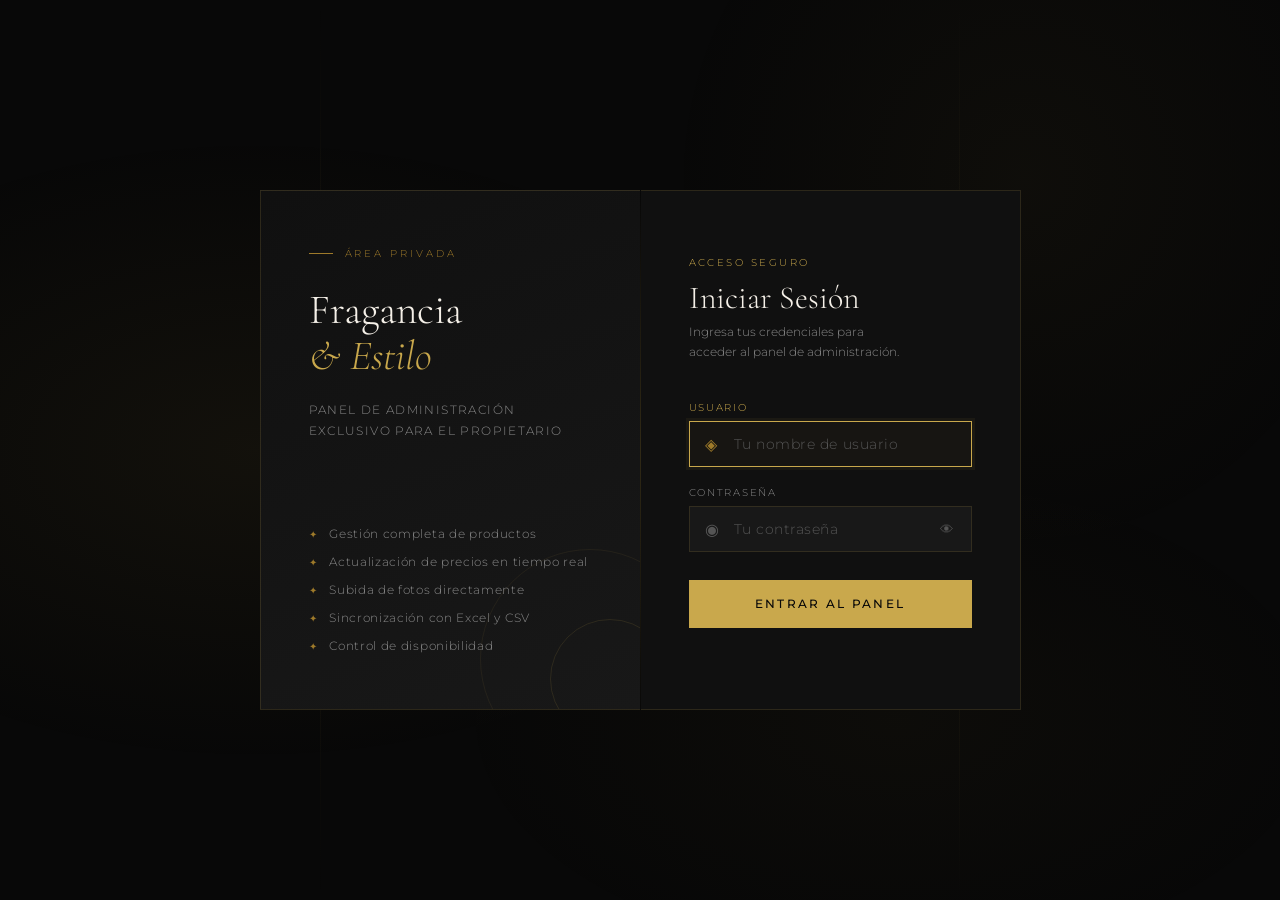
==== commit 8baaaf11: "admin actualización v3" ====
--- a/admin/index.html
+++ b/admin/index.html
@@ -4,1153 +4,1215 @@
   <meta charset="UTF-8"/>
   <meta name="viewport" content="width=device-width, initial-scale=1.0"/>
   <title>Panel Admin — Fragancia &amp; Estilo</title>
-  <link href="https://fonts.googleapis.com/css2?family=Cormorant+Garamond:ital,wght@0,300;0,400;0,600;1,300;1,400&family=Montserrat:wght@200;300;400;500&display=swap" rel="stylesheet">
+  <link href="https://fonts.googleapis.com/css2?family=Cormorant+Garamond:ital,wght@0,300;0,400;0,600;1,300;1,400&family=Montserrat:wght@200;300;400;500;600&display=swap" rel="stylesheet">
   <style>
     :root {
-      --black:#0a0a0a; --black2:#111111; --black3:#1a1a1a;
-      --gold:#c9a84c; --gold-lt:#e4c97e; --gold-dk:#9e7a2a;
-      --cream:#f5f0e8; --cream2:#ede6d6;
-      --gray:#555; --gray-lt:#999;
-      --green:#2d6a4f; --red:#6a1e1e;
-      --font-display:'Cormorant Garamond',serif;
-      --font-body:'Montserrat',sans-serif;
-      --transition:0.3s cubic-bezier(0.4,0,0.2,1);
+      --black:#080808;--black2:#101010;--black3:#181818;
+      --gold:#c9a84c;--gold-lt:#e4c97e;--gold-dk:#9e7a2a;
+      --cream:#f5f0e8;--cream2:#ede6d6;
+      --gray:#555;--gray-lt:#888;
+      --green-bg:rgba(45,106,79,.15);--green-bd:rgba(45,106,79,.4);--green-tx:#68c19a;
+      --red-bg:rgba(192,57,43,.12);--red-bd:rgba(192,57,43,.35);--red-tx:#e07070;
+      --font-d:'Cormorant Garamond',serif;
+      --font-b:'Montserrat',sans-serif;
+      --ease:cubic-bezier(0.4,0,0.2,1);
+      --tr:0.28s var(--ease);
     }
     *,*::before,*::after{box-sizing:border-box;margin:0;padding:0}
-    body{background:var(--black);color:var(--cream);font-family:var(--font-body);font-weight:300;min-height:100vh;display:flex}
+    html,body{height:100%}
+    body{background:var(--black);color:var(--cream);font-family:var(--font-b);font-weight:300;display:flex;flex-direction:column;overflow:hidden}
     a{color:inherit;text-decoration:none}
-    input,select,textarea{background:var(--black3);border:1px solid rgba(201,168,76,0.2);color:var(--cream);font-family:var(--font-body);font-size:.85rem;padding:12px 14px;outline:none;width:100%;transition:border-color var(--transition)}
+    input,select,textarea{background:var(--black3);border:1px solid rgba(201,168,76,.2);color:var(--cream);font-family:var(--font-b);font-size:.85rem;padding:12px 14px;outline:none;width:100%;transition:border-color var(--tr)}
     input:focus,select:focus,textarea:focus{border-color:var(--gold)}
     input::placeholder,textarea::placeholder{color:var(--gray)}
     select option{background:var(--black2)}
-    label{display:block;font-size:.65rem;letter-spacing:.14em;text-transform:uppercase;color:var(--gray-lt);margin-bottom:6px}
-    button{cursor:pointer;font-family:var(--font-body)}
-
-    /* ─── Sidebar ─── */
-    .sidebar{width:240px;flex-shrink:0;background:var(--black2);border-right:1px solid rgba(201,168,76,0.12);display:flex;flex-direction:column;height:100vh;position:sticky;top:0}
-    .sidebar-logo{padding:28px 24px;border-bottom:1px solid rgba(201,168,76,0.1)}
-    .sidebar-logo span{font-family:var(--font-display);font-size:1.1rem;line-height:1.2;display:block}
-    .sidebar-logo em{color:var(--gold);font-style:italic}
-    .sidebar-logo small{font-size:.6rem;letter-spacing:.15em;text-transform:uppercase;color:var(--gray-lt);margin-top:4px;display:block}
-    .sidebar-nav{flex:1;padding:16px 0}
-    .nav-item{display:flex;align-items:center;gap:12px;padding:13px 24px;font-size:.72rem;letter-spacing:.1em;text-transform:uppercase;color:var(--gray-lt);transition:var(--transition);cursor:pointer;border-left:2px solid transparent}
-    .nav-item:hover{color:var(--cream);background:rgba(255,255,255,.03)}
-    .nav-item.active{color:var(--gold);border-left-color:var(--gold);background:rgba(201,168,76,.06)}
-    .nav-item .icon{font-size:1rem;width:20px;text-align:center}
-    .sidebar-footer{padding:20px 24px;border-top:1px solid rgba(201,168,76,.1)}
-    .sidebar-footer a{font-size:.68rem;letter-spacing:.1em;text-transform:uppercase;color:var(--gray-lt);transition:color var(--transition)}
-    .sidebar-footer a:hover{color:var(--gold)}
-
-    /* ─── Main ─── */
-    .main{flex:1;overflow-y:auto;padding:40px 5%}
-    .page-section{display:none}
-    .page-section.active{display:block}
-
-    /* ─── Page header ─── */
-    .page-title{display:flex;justify-content:space-between;align-items:flex-start;margin-bottom:36px;flex-wrap:wrap;gap:16px}
-    .page-title h1{font-family:var(--font-display);font-size:2.2rem;font-weight:400;color:var(--cream)}
-    .page-title p{font-size:.78rem;color:var(--gray-lt);margin-top:6px}
-
-    /* ─── Buttons ─── */
-    .btn{display:inline-flex;align-items:center;gap:8px;padding:11px 24px;font-size:.7rem;letter-spacing:.12em;text-transform:uppercase;border:1px solid;transition:var(--transition);cursor:pointer}
+    label{font-size:.63rem;letter-spacing:.14em;text-transform:uppercase;color:var(--gray-lt);margin-bottom:6px;display:block}
+    button{cursor:pointer;font-family:var(--font-b)}
+    h1,h2,h3,h4{font-family:var(--font-d);font-weight:400}
+
+    /* ── SESSION BAR ── */
+    .sbar{background:var(--black2);border-bottom:1px solid rgba(201,168,76,.1);
+      padding:0 28px;height:48px;display:flex;align-items:center;justify-content:space-between;
+      font-size:.62rem;letter-spacing:.1em;text-transform:uppercase;flex-shrink:0}
+    .sbar-user{color:var(--gold);display:flex;align-items:center;gap:8px}
+    .sbar-user::before{content:'◈'}
+    .sbar-right{display:flex;align-items:center;gap:20px;color:var(--gray-lt)}
+    .sbar-timer span{color:var(--cream)}
+    .btn-logout{background:none;border:1px solid rgba(201,168,76,.15);color:var(--gray-lt);
+      font-size:.58rem;letter-spacing:.1em;text-transform:uppercase;padding:5px 14px;transition:var(--tr)}
+    .btn-logout:hover{border-color:var(--red-bd);color:var(--red-tx)}
+
+    /* ── LAYOUT ── */
+    .shell{display:flex;flex:1;overflow:hidden}
+
+    /* ── SIDEBAR ── */
+    .sidebar{width:220px;flex-shrink:0;background:var(--black2);
+      border-right:1px solid rgba(201,168,76,.1);display:flex;flex-direction:column;overflow-y:auto}
+    .sb-logo{padding:24px 20px 16px;border-bottom:1px solid rgba(201,168,76,.08)}
+    .sb-logo span{font-family:var(--font-d);font-size:1.05rem;line-height:1.25;display:block}
+    .sb-logo em{color:var(--gold);font-style:italic}
+    .sb-logo small{font-size:.55rem;letter-spacing:.15em;text-transform:uppercase;color:var(--gray-lt);margin-top:3px;display:block}
+    .sb-nav{flex:1;padding:8px 0}
+    .nav-item{display:flex;align-items:center;gap:10px;padding:11px 20px;
+      font-size:.68rem;letter-spacing:.1em;text-transform:uppercase;color:var(--gray-lt);
+      transition:var(--tr);cursor:pointer;border-left:2px solid transparent;user-select:none}
+    .nav-item:hover{color:var(--cream);background:rgba(255,255,255,.02)}
+    .nav-item.active{color:var(--gold);border-left-color:var(--gold);background:rgba(201,168,76,.05)}
+    .nav-item .icon{font-size:.95rem;width:18px;text-align:center;flex-shrink:0}
+    .sb-foot{padding:16px 20px;border-top:1px solid rgba(201,168,76,.08)}
+    .sb-foot a{font-size:.6rem;letter-spacing:.1em;text-transform:uppercase;color:var(--gray-lt);transition:color var(--tr)}
+    .sb-foot a:hover{color:var(--gold)}
+
+    /* ── MAIN ── */
+    .main{flex:1;overflow-y:auto;padding:36px 5% 60px}
+    .pg{display:none}.pg.active{display:block}
+    .pg-head{display:flex;justify-content:space-between;align-items:flex-start;margin-bottom:32px;flex-wrap:wrap;gap:12px}
+    .pg-head h1{font-size:2rem;color:var(--cream)}
+    .pg-head p{font-size:.75rem;color:var(--gray-lt);margin-top:4px}
+
+    /* ── BUTTONS ── */
+    .btn{display:inline-flex;align-items:center;gap:7px;padding:10px 22px;
+      font-size:.68rem;letter-spacing:.12em;text-transform:uppercase;border:1px solid;transition:var(--tr);cursor:pointer}
     .btn-gold{background:var(--gold);border-color:var(--gold);color:var(--black)}
     .btn-gold:hover{background:transparent;color:var(--gold)}
     .btn-outline{background:transparent;border-color:rgba(201,168,76,.3);color:var(--gold-lt)}
     .btn-outline:hover{border-color:var(--gold);color:var(--gold)}
-    .btn-danger{background:transparent;border-color:rgba(180,60,60,.4);color:#e07070}
-    .btn-danger:hover{background:rgba(180,60,60,.15)}
-    .btn-sm{padding:8px 16px;font-size:.62rem}
-
-    /* ─── Cards / Panels ─── */
-    .panel{background:var(--black2);border:1px solid rgba(201,168,76,.1);padding:28px;margin-bottom:24px}
-    .panel h3{font-family:var(--font-display);font-size:1.2rem;color:var(--gold);margin-bottom:20px;padding-bottom:12px;border-bottom:1px solid rgba(201,168,76,.1)}
-    .stat-grid{display:grid;grid-template-columns:repeat(auto-fill,minmax(180px,1fr));gap:16px;margin-bottom:32px}
-    .stat-card{background:var(--black2);border:1px solid rgba(201,168,76,.12);padding:24px}
-    .stat-card .stat-value{font-family:var(--font-display);font-size:2.2rem;color:var(--gold);line-height:1}
-    .stat-card .stat-label{font-size:.65rem;letter-spacing:.14em;text-transform:uppercase;color:var(--gray-lt);margin-top:8px}
-
-    /* ─── Form layout ─── */
-    .form-row{display:grid;grid-template-columns:1fr 1fr;gap:16px;margin-bottom:16px}
-    .form-row.three{grid-template-columns:1fr 1fr 1fr}
-    .form-group{display:flex;flex-direction:column;gap:6px}
-    .form-group.full{grid-column:1/-1}
-
-    /* ─── Image upload ─── */
-    .img-upload-area{border:2px dashed rgba(201,168,76,.25);padding:40px;text-align:center;cursor:pointer;transition:var(--transition);position:relative;background:var(--black3)}
-    .img-upload-area:hover{border-color:var(--gold);background:rgba(201,168,76,.03)}
-    .img-upload-area input{position:absolute;inset:0;opacity:0;cursor:pointer;width:100%;height:100%}
-    .img-upload-area .upload-icon{font-size:2rem;color:var(--gold-dk);margin-bottom:12px}
-    .img-upload-area p{font-size:.75rem;color:var(--gray-lt);letter-spacing:.06em}
-    .img-upload-area strong{color:var(--gold);font-size:.78rem}
-    .img-preview-grid{display:grid;grid-template-columns:repeat(auto-fill,minmax(110px,1fr));gap:10px;margin-top:16px}
-    .img-preview-item{position:relative;height:110px;background:var(--black3);border:1px solid rgba(201,168,76,.15)}
-    .img-preview-item img{width:100%;height:100%;object-fit:cover}
-    .img-remove{position:absolute;top:4px;right:4px;background:rgba(0,0,0,.8);border:none;color:#e07070;width:22px;height:22px;border-radius:50%;display:flex;align-items:center;justify-content:center;font-size:.7rem;cursor:pointer}
-
-    /* ─── Products Table ─── */
-    .products-table{width:100%;border-collapse:collapse}
-    .products-table th{text-align:left;font-size:.6rem;letter-spacing:.15em;text-transform:uppercase;color:var(--gray-lt);padding:10px 14px;border-bottom:1px solid rgba(201,168,76,.1)}
-    .products-table td{padding:14px;border-bottom:1px solid rgba(255,255,255,.04);font-size:.82rem;vertical-align:middle}
-    .products-table tr:hover td{background:rgba(255,255,255,.02)}
-    .table-img{width:52px;height:60px;object-fit:cover;background:var(--black3)}
-    .table-img-placeholder{width:52px;height:60px;background:var(--black3);display:flex;align-items:center;justify-content:center;color:var(--gold-dk);font-size:1.2rem}
-    .product-name-cell .brand{font-size:.62rem;letter-spacing:.1em;text-transform:uppercase;color:var(--gold);margin-bottom:3px}
-    .product-name-cell .name{color:var(--cream);font-family:var(--font-display);font-size:1rem}
-    .badge{display:inline-block;padding:3px 10px;font-size:.58rem;letter-spacing:.1em;text-transform:uppercase}
-    .badge-offer{background:rgba(201,168,76,.15);color:var(--gold);border:1px solid rgba(201,168,76,.3)}
-    .badge-avail{background:rgba(45,106,79,.2);color:#68c19a;border:1px solid rgba(45,106,79,.4)}
-    .badge-unavail{background:rgba(106,30,30,.2);color:#e07070;border:1px solid rgba(106,30,30,.4)}
-    .price-cell{font-family:var(--font-display);font-size:1.1rem;color:var(--gold)}
-    .actions-cell{display:flex;gap:8px;align-items:center}
-
-    /* ─── Excel sync info ─── */
-    .excel-steps{counter-reset:step;list-style:none;display:flex;flex-direction:column;gap:20px}
-    .excel-steps li{display:flex;gap:20px;align-items:flex-start;counter-increment:step}
-    .excel-steps li::before{content:counter(step,"0"counter(step));flex-shrink:0;width:36px;height:36px;background:rgba(201,168,76,.1);border:1px solid rgba(201,168,76,.25);display:flex;align-items:center;justify-content:center;font-family:var(--font-display);font-size:1rem;color:var(--gold)}
-    .step-content strong{display:block;color:var(--cream);font-size:.82rem;margin-bottom:4px}
-    .step-content p{color:var(--gray-lt);font-size:.75rem;line-height:1.7}
-    .step-content code{background:rgba(201,168,76,.1);color:var(--gold);padding:1px 6px;font-size:.7rem;border-radius:2px}
-
-    /* ─── Toast ─── */
-    .toast{position:fixed;bottom:28px;right:28px;background:var(--black2);border:1px solid var(--gold);padding:14px 22px;font-size:.78rem;letter-spacing:.08em;z-index:9999;opacity:0;transform:translateY(10px);transition:.35s ease;pointer-events:none}
+    .btn-danger{background:transparent;border-color:rgba(192,57,43,.35);color:var(--red-tx)}
+    .btn-danger:hover{background:var(--red-bg)}
+    .btn-sm{padding:7px 14px;font-size:.6rem}
+    .btn-xs{padding:5px 10px;font-size:.58rem}
+    .btn:disabled{opacity:.4;pointer-events:none}
+
+    /* ── PANELS ── */
+    .panel{background:var(--black2);border:1px solid rgba(201,168,76,.1);padding:24px;margin-bottom:20px}
+    .panel-title{font-family:var(--font-d);font-size:1.15rem;color:var(--gold);
+      margin-bottom:18px;padding-bottom:12px;border-bottom:1px solid rgba(201,168,76,.1)}
+
+    /* ── STATS ── */
+    .stats{display:grid;grid-template-columns:repeat(auto-fill,minmax(160px,1fr));gap:12px;margin-bottom:24px}
+    .stat{background:var(--black2);border:1px solid rgba(201,168,76,.1);padding:20px}
+    .stat-val{font-family:var(--font-d);font-size:2rem;color:var(--gold);line-height:1}
+    .stat-lbl{font-size:.6rem;letter-spacing:.14em;text-transform:uppercase;color:var(--gray-lt);margin-top:6px}
+
+    /* ── TABLE ── */
+    .tbl{width:100%;border-collapse:collapse}
+    .tbl th{text-align:left;font-size:.58rem;letter-spacing:.15em;text-transform:uppercase;
+      color:var(--gray-lt);padding:10px 12px;border-bottom:1px solid rgba(201,168,76,.1)}
+    .tbl td{padding:12px;border-bottom:1px solid rgba(255,255,255,.04);font-size:.8rem;vertical-align:middle}
+    .tbl tr:hover td{background:rgba(255,255,255,.015)}
+    .tbl-thumb{width:48px;height:56px;object-fit:cover;background:var(--black3);display:block}
+    .tbl-thumb-ph{width:48px;height:56px;background:var(--black3);display:flex;align-items:center;justify-content:center;color:var(--gold-dk);font-size:1.1rem}
+    .pname .brand{font-size:.58rem;letter-spacing:.12em;text-transform:uppercase;color:var(--gold);margin-bottom:2px}
+    .pname .name{font-family:var(--font-d);font-size:.95rem;color:var(--cream)}
+    .pill{display:inline-block;padding:3px 9px;font-size:.57rem;letter-spacing:.1em;text-transform:uppercase;border:1px solid}
+    .pill-ok{background:var(--green-bg);color:var(--green-tx);border-color:var(--green-bd)}
+    .pill-off{background:var(--red-bg);color:var(--red-tx);border-color:var(--red-bd)}
+    .pill-offer{background:rgba(201,168,76,.12);color:var(--gold);border-color:rgba(201,168,76,.3)}
+    .price-cell{font-family:var(--font-d);font-size:1.05rem;color:var(--gold)}
+    .acts{display:flex;gap:6px}
+
+    /* ── FORM ── */
+    .frow{display:grid;grid-template-columns:1fr 1fr;gap:14px;margin-bottom:14px}
+    .frow.three{grid-template-columns:1fr 1fr 1fr}
+    .frow.one{grid-template-columns:1fr}
+    .fg{display:flex;flex-direction:column;gap:5px}
+    .fg.full{grid-column:1/-1}
+    .fg input,.fg select,.fg textarea{margin:0}
+    .cb-row{display:flex;align-items:center;gap:10px;margin-top:4px}
+    .cb-row input[type=checkbox]{width:auto;padding:0;margin:0}
+    .cb-row span{font-size:.72rem;color:var(--gray-lt);letter-spacing:.06em}
+
+    /* ── IMAGE UPLOAD ── */
+    .img-drop{border:2px dashed rgba(201,168,76,.25);padding:36px 20px;text-align:center;
+      cursor:pointer;transition:var(--tr);position:relative;background:var(--black3)}
+    .img-drop:hover{border-color:var(--gold);background:rgba(201,168,76,.03)}
+    .img-drop input[type=file]{position:absolute;inset:0;opacity:0;cursor:pointer;width:100%;height:100%}
+    .img-drop .ico{font-size:2rem;color:var(--gold-dk);margin-bottom:10px}
+    .img-drop strong{color:var(--gold);font-size:.78rem;display:block;margin-bottom:6px}
+    .img-drop p{font-size:.7rem;color:var(--gray-lt)}
+    .img-grid{display:grid;grid-template-columns:repeat(auto-fill,minmax(100px,1fr));gap:8px;margin-top:14px}
+    .img-item{position:relative;height:100px;background:var(--black3);border:1px solid rgba(201,168,76,.15)}
+    .img-item img{width:100%;height:100%;object-fit:cover}
+    .img-del{position:absolute;top:3px;right:3px;background:rgba(0,0,0,.8);border:none;
+      color:var(--red-tx);width:20px;height:20px;border-radius:50%;font-size:.65rem;
+      display:flex;align-items:center;justify-content:center;cursor:pointer;padding:0}
+    .img-main-tag{position:absolute;bottom:3px;left:3px;background:var(--gold);
+      color:var(--black);font-size:.52rem;letter-spacing:.08em;padding:2px 5px}
+
+    /* ── ALERT MESSAGES ── */
+    .alert{padding:12px 16px;font-size:.72rem;letter-spacing:.05em;margin-bottom:16px;display:none}
+    .alert.show{display:block}
+    .alert-err{background:var(--red-bg);border:1px solid var(--red-bd);color:var(--red-tx)}
+    .alert-ok{background:var(--green-bg);border:1px solid var(--green-bd);color:var(--green-tx)}
+    .alert-info{background:rgba(201,168,76,.08);border:1px solid rgba(201,168,76,.2);color:var(--gold-lt)}
+
+    /* ── SETUP WIZARD ── */
+    .wizard{position:fixed;inset:0;background:rgba(0,0,0,.92);z-index:900;
+      display:flex;align-items:center;justify-content:center;padding:24px}
+    .wizard.hidden{display:none}
+    .wiz-box{background:var(--black2);border:1px solid rgba(201,168,76,.25);
+      width:100%;max-width:620px;max-height:90vh;overflow-y:auto;padding:48px 40px}
+    .wiz-step{display:none}.wiz-step.active{display:block}
+    .wiz-num{font-size:.6rem;letter-spacing:.2em;color:var(--gold-dk);text-transform:uppercase;margin-bottom:8px}
+    .wiz-title{font-family:var(--font-d);font-size:1.8rem;color:var(--cream);margin-bottom:12px}
+    .wiz-body{font-size:.8rem;color:var(--gray-lt);line-height:1.9;margin-bottom:24px}
+    .wiz-body strong{color:var(--cream)}
+    .wiz-body code{background:rgba(201,168,76,.12);color:var(--gold);padding:1px 6px;font-size:.75rem}
+    .wiz-img{width:100%;border:1px solid rgba(201,168,76,.15);margin:12px 0 20px;display:block}
+    .wiz-progress{display:flex;gap:8px;margin-bottom:32px}
+    .wiz-dot{width:8px;height:8px;background:rgba(201,168,76,.2);border-radius:50%;transition:var(--tr)}
+    .wiz-dot.done{background:var(--gold)}
+
+    /* ── LOADER OVERLAY ── */
+    .loader{position:fixed;inset:0;background:rgba(0,0,0,.7);z-index:800;
+      display:none;align-items:center;justify-content:center;flex-direction:column;gap:16px}
+    .loader.show{display:flex}
+    .spin{width:36px;height:36px;border:2px solid rgba(201,168,76,.2);
+      border-top-color:var(--gold);border-radius:50%;animation:spin .7s linear infinite}
+    @keyframes spin{to{transform:rotate(360deg)}}
+    .loader p{font-size:.75rem;letter-spacing:.12em;color:var(--gold-lt);text-transform:uppercase}
+
+    /* ── TOAST ── */
+    .toast{position:fixed;bottom:24px;right:24px;background:var(--black2);
+      border:1px solid var(--gold);padding:12px 20px;font-size:.75rem;
+      letter-spacing:.06em;z-index:9999;opacity:0;transform:translateY(6px);
+      transition:.3s var(--ease);pointer-events:none;max-width:360px}
     .toast.show{opacity:1;transform:translateY(0)}
 
-    /* ─── Modal ─── */
-    .modal-bg{position:fixed;inset:0;background:rgba(0,0,0,.85);z-index:2000;display:none;align-items:center;justify-content:center}
+    /* ── MODAL ── */
+    .modal-bg{position:fixed;inset:0;background:rgba(0,0,0,.85);z-index:700;
+      display:none;align-items:center;justify-content:center;padding:24px}
     .modal-bg.open{display:flex}
-    .modal-box{background:var(--black2);border:1px solid rgba(201,168,76,.25);width:90%;max-width:720px;max-height:90vh;overflow-y:auto;padding:40px}
-    .modal-header{display:flex;justify-content:space-between;align-items:center;margin-bottom:28px}
-    .modal-header h3{font-family:var(--font-display);font-size:1.6rem;color:var(--gold)}
-    .modal-close{background:none;border:none;color:var(--gray-lt);font-size:1.2rem;cursor:pointer;transition:color var(--transition)}
+    .modal-box{background:var(--black2);border:1px solid rgba(201,168,76,.2);
+      width:100%;max-width:680px;max-height:90vh;overflow-y:auto;padding:36px}
+    .modal-hd{display:flex;justify-content:space-between;align-items:center;margin-bottom:24px}
+    .modal-hd h3{font-family:var(--font-d);font-size:1.4rem;color:var(--gold)}
+    .modal-close{background:none;border:none;color:var(--gray-lt);font-size:1.1rem;cursor:pointer}
     .modal-close:hover{color:var(--gold)}
 
-    /* ─── Session bar ─── */
-    .session-bar{background:var(--black3);border-bottom:1px solid rgba(201,168,76,.1);padding:10px 5%;display:flex;justify-content:space-between;align-items:center;font-size:.65rem;letter-spacing:.1em;text-transform:uppercase;color:var(--gray-lt);flex-shrink:0}
-    .session-bar .session-user{color:var(--gold);display:flex;align-items:center;gap:8px}
-    .session-bar .session-user::before{content:'◈';font-size:.7rem}
-    .session-timer{display:flex;align-items:center;gap:6px}
-    .session-timer span{color:var(--cream)}
-    .btn-logout{background:transparent;border:1px solid rgba(201,168,76,.2);color:var(--gray-lt);font-family:var(--font-body);font-size:.6rem;letter-spacing:.1em;text-transform:uppercase;padding:6px 14px;cursor:pointer;transition:var(--transition)}
-    .btn-logout:hover{border-color:rgba(192,57,43,.5);color:#e07070}
+    /* ── PRICE TABLE ── */
+    .price-input{width:100px;padding:7px 9px;font-size:.8rem}
+    .price-changed{border-color:var(--gold)!important;background:rgba(201,168,76,.06)!important}
+
+    /* ── SETUP STEPS visual ── */
+    .steps-visual{display:flex;flex-direction:column;gap:18px;margin-bottom:0}
+    .sv-item{display:flex;gap:16px;align-items:flex-start}
+    .sv-num{flex-shrink:0;width:32px;height:32px;background:rgba(201,168,76,.1);
+      border:1px solid rgba(201,168,76,.3);display:flex;align-items:center;justify-content:center;
+      font-family:var(--font-d);font-size:1.1rem;color:var(--gold)}
+    .sv-text strong{display:block;color:var(--cream);font-size:.82rem;margin-bottom:3px}
+    .sv-text p{color:var(--gray-lt);font-size:.74rem;line-height:1.7}
+    .sv-text code{background:rgba(201,168,76,.1);color:var(--gold);padding:1px 5px;font-size:.7rem}
 
     @media(max-width:768px){
       .sidebar{display:none}
-      .form-row{grid-template-columns:1fr}
-      .form-row.three{grid-template-columns:1fr}
+      .frow{grid-template-columns:1fr}
+      .frow.three{grid-template-columns:1fr}
     }
   </style>
 </head>
-<body style="flex-direction:column">
-
-<!-- ═══════ SESSION BAR ═══════ -->
-<div class="session-bar">
-  <div class="session-user" id="sessionUserLabel">Cargando...</div>
-  <div class="session-timer">
-    Sesión activa · expira en <span id="sessionExpiry">—</span>
+<body>
+
+<!-- ══ SESSION BAR ══ -->
+<div class="sbar">
+  <div class="sbar-user" id="sbarUser">Cargando…</div>
+  <div class="sbar-right">
+    <div class="sbar-timer">Sesión: <span id="sbarTimer">—</span></div>
+    <button class="btn-logout" onclick="doLogout()">✕ Salir</button>
   </div>
-  <button class="btn-logout" onclick="doLogout()">✕ Cerrar Sesión</button>
 </div>
 
-<!-- ═══════ CONTENEDOR PRINCIPAL ═══════ -->
-<div style="display:flex;flex:1;overflow:hidden">
-
-<!-- ═══════ SIDEBAR ═══════ -->
+<!-- ══ SHELL ══ -->
+<div class="shell">
+
+<!-- ── SIDEBAR ── -->
 <nav class="sidebar">
-  <div class="sidebar-logo">
+  <div class="sb-logo">
     <span>Fragancia <em>&amp;</em> Estilo</span>
     <small>Panel de Administración</small>
   </div>
-  <div class="sidebar-nav">
-    <div class="nav-item active" onclick="showSection('dashboard')">
-      <span class="icon">◈</span> Dashboard
-    </div>
-    <div class="nav-item" onclick="showSection('productos')">
-      <span class="icon">✦</span> Productos
-    </div>
-    <div class="nav-item" onclick="showSection('nuevo')">
-      <span class="icon">＋</span> Nuevo Producto
-    </div>
-    <div class="nav-item" onclick="showSection('precios')">
-      <span class="icon">◎</span> Actualizar Precios
-    </div>
-    <div class="nav-item" onclick="showSection('excel')">
-      <span class="icon">⊞</span> Sincronizar Excel
-    </div>
-    <div class="nav-item" onclick="showSection('ajustes')">
-      <span class="icon">⚙</span> Ajustes Tienda
-    </div>
-    <div class="nav-item" onclick="showSection('seguridad')">
-      <span class="icon">◉</span> Seguridad / Acceso
-    </div>
+  <div class="sb-nav">
+    <div class="nav-item active" onclick="go('dashboard')"><span class="icon">◈</span>Dashboard</div>
+    <div class="nav-item" onclick="go('productos')"><span class="icon">✦</span>Mis Productos</div>
+    <div class="nav-item" onclick="go('nuevo')"><span class="icon">＋</span>Agregar Producto</div>
+    <div class="nav-item" onclick="go('precios')"><span class="icon">◎</span>Cambiar Precios</div>
+    <div class="nav-item" onclick="go('excel')"><span class="icon">⊞</span>Subir Excel / CSV</div>
+    <div class="nav-item" onclick="go('ajustes')"><span class="icon">⚙</span>Datos de la Tienda</div>
+    <div class="nav-item" onclick="go('seguridad')"><span class="icon">◉</span>Contraseña</div>
   </div>
-  <div class="sidebar-footer">
-    <a href="../index.html" target="_blank">← Ver tienda en vivo</a>
+  <div class="sb-foot">
+    <a href="../index.html" target="_blank">← Ver mi tienda</a>
   </div>
 </nav>
 
-<!-- ═══════ MAIN ═══════ -->
-<main class="main" style="overflow-y:auto">
-
-  <!-- ══ DASHBOARD ══ -->
-  <section class="page-section active" id="section-dashboard">
-    <div class="page-title">
-      <div>
-        <h1>Dashboard</h1>
-        <p>Resumen general de tu tienda</p>
-      </div>
-    </div>
-    <div class="stat-grid" id="statGrid"></div>
+<!-- ── MAIN ── -->
+<main class="main">
+
+  <!-- DASHBOARD -->
+  <section class="pg active" id="pg-dashboard">
+    <div class="pg-head">
+      <div><h1>Dashboard</h1><p>Vista general de tu tienda</p></div>
+      <button class="btn btn-outline btn-sm" onclick="refreshAll()">↺ Actualizar</button>
+    </div>
+    <div class="stats" id="stats"></div>
     <div class="panel">
-      <h3>Últimos Productos Añadidos</h3>
-      <table class="products-table" id="dashRecentTable">
+      <div class="panel-title">Productos publicados</div>
+      <table class="tbl">
         <thead><tr>
-          <th></th><th>Producto</th><th>Categoría</th><th>Precio</th><th>Estado</th>
+          <th></th><th>Producto</th><th>Categoría</th><th>Precio</th><th>Estado</th><th>Acciones</th>
         </tr></thead>
-        <tbody id="dashRecentBody"></tbody>
+        <tbody id="dashTbody"></tbody>
       </table>
     </div>
   </section>
 
-  <!-- ══ LISTA PRODUCTOS ══ -->
-  <section class="page-section" id="section-productos">
-    <div class="page-title">
-      <div>
-        <h1>Productos</h1>
-        <p>Gestiona tu catálogo completo</p>
-      </div>
-      <button class="btn btn-gold" onclick="showSection('nuevo')">＋ Nuevo Producto</button>
+  <!-- MIS PRODUCTOS -->
+  <section class="pg" id="pg-productos">
+    <div class="pg-head">
+      <div><h1>Mis Productos</h1><p>Gestiona todo tu catálogo</p></div>
+      <button class="btn btn-gold" onclick="go('nuevo')">＋ Agregar Producto</button>
     </div>
     <div class="panel" style="padding:0;overflow:hidden">
-      <table class="products-table" id="productsTable">
+      <table class="tbl" id="prodTbl">
         <thead><tr>
-          <th></th><th>Producto</th><th>Categoría</th><th>Precio</th><th>Stock</th><th>Acciones</th>
+          <th></th><th>Producto</th><th>Categoría</th><th>Precio</th><th>Estado</th><th>Acciones</th>
         </tr></thead>
-        <tbody id="productsTableBody"></tbody>
+        <tbody id="prodTbody"></tbody>
       </table>
     </div>
   </section>
 
-  <!-- ══ NUEVO / EDITAR PRODUCTO ══ -->
-  <section class="page-section" id="section-nuevo">
-    <div class="page-title">
-      <div>
-        <h1 id="formTitle">Nuevo Producto</h1>
-        <p>Completa todos los campos para publicar en la tienda</p>
-      </div>
-    </div>
-
+  <!-- AGREGAR PRODUCTO -->
+  <section class="pg" id="pg-nuevo">
+    <div class="pg-head">
+      <div><h1 id="formHeading">Agregar Producto</h1><p>Completa el formulario y haz clic en Publicar</p></div>
+    </div>
+
+    <div id="fAlert" class="alert alert-err"></div>
+    <div id="fOk"    class="alert alert-ok"></div>
+
+    <!-- FOTOS -->
     <div class="panel">
-      <h3>Fotografías del Producto</h3>
-      <div class="img-upload-area" id="uploadArea">
-        <input type="file" id="imgInput" accept="image/*" multiple onchange="handleImages(this)"/>
-        <div class="upload-icon">📷</div>
-        <strong>Arrastra tus fotos aquí o haz clic para seleccionarlas</strong>
-        <p style="margin-top:8px">JPG, PNG o WEBP · Máximo 5 fotos · Recomendado 800×800 px</p>
-      </div>
-      <div class="img-preview-grid" id="imgPreview"></div>
-      <p style="font-size:.7rem;color:var(--gray-lt);margin-top:12px">
-        💡 La <strong style="color:var(--cream)">primera foto</strong> será la imagen principal del producto en la tienda.
-        Guarda las imágenes en la carpeta <code style="color:var(--gold)">assets/images/productos/</code> y escribe el nombre exacto del archivo abajo.
-      </p>
-    </div>
-
+      <div class="panel-title">📷 Foto del Producto</div>
+      <div class="img-drop" id="imgDrop">
+        <input type="file" id="imgFile" accept="image/*" multiple onchange="handleImgs(this)"/>
+        <div class="ico">📷</div>
+        <strong>Toca aquí para elegir una foto</strong>
+        <p>Selecciona desde tu galería o toma una foto. Formatos: JPG, PNG · Máximo 1 MB por foto</p>
+      </div>
+      <div class="img-grid" id="imgGrid"></div>
+      <div class="alert alert-info show" id="imgHint" style="margin-top:12px">
+        ✦ La primera foto será la imagen principal del producto. Puedes subir varias.
+      </div>
+    </div>
+
+    <!-- DATOS -->
     <div class="panel">
-      <h3>Información del Producto</h3>
-      <div class="form-row">
-        <div class="form-group">
-          <label>Marca *</label>
-          <input type="text" id="f-marca" placeholder="Ej: Chanel, Dior, YSL"/>
+      <div class="panel-title">Información del Producto</div>
+      <div class="frow">
+        <div class="fg"><label>Marca *</label><input id="f-marca" placeholder="Ej: Chanel, Dior, YSL"/></div>
+        <div class="fg"><label>Nombre del Perfume *</label><input id="f-nombre" placeholder="Ej: Bleu de Chanel"/></div>
+      </div>
+      <div class="frow three">
+        <div class="fg">
+          <label>Tamaño (ml) *</label>
+          <select id="f-ml">
+            <option value="">Selecciona…</option>
+            <option value="30">30 ml</option>
+            <option value="50">50 ml</option>
+            <option value="75">75 ml</option>
+            <option value="100">100 ml</option>
+            <option value="125">125 ml</option>
+            <option value="150">150 ml</option>
+            <option value="200">200 ml</option>
+          </select>
         </div>
-        <div class="form-group">
-          <label>Nombre del Perfume *</label>
-          <input type="text" id="f-nombre" placeholder="Ej: Bleu de Chanel"/>
-        </div>
-      </div>
-      <div class="form-row three">
-        <div class="form-group">
-          <label>Mililitros (ml) *</label>
-          <input type="number" id="f-ml" placeholder="50"/>
-        </div>
-        <div class="form-group">
-          <label>Categoría *</label>
-          <select id="f-categoria">
-            <option value="">Selecciona...</option>
+        <div class="fg">
+          <label>Colección *</label>
+          <select id="f-cat">
+            <option value="">Selecciona…</option>
             <option value="mujer">Para Ella</option>
             <option value="hombre">Para Él</option>
             <option value="unisex">Unisex</option>
-            <option value="lociones">lociones &amp; Ocasión</option>
+            <option value="noche">Noche &amp; Ocasión</option>
           </select>
         </div>
-        <div class="form-group">
+        <div class="fg">
           <label>Temporada</label>
-          <select id="f-temporada">
-            <option value="">Selecciona...</option>
-            <option value="pocket">pocket </option>
-            <option value="sets">sets</option>
+          <select id="f-temp">
             <option value="todos">Todo el año</option>
+            <option value="primavera-verano">Primavera · Verano</option>
+            <option value="otono-invierno">Otoño · Invierno</option>
           </select>
         </div>
       </div>
-      <div class="form-row">
-        <div class="form-group">
-          <label>Archivo de imagen (nombre exacto)</label>
-          <input type="text" id="f-imagen" placeholder="amor-amor-50ml.jpg"/>
+      <div class="frow one">
+        <div class="fg full"><label>Descripción (opcional)</label>
+          <textarea id="f-desc" rows="3" placeholder="Notas olfativas, ocasión, estilo…"></textarea>
         </div>
-        <div class="form-group">
-          <label>ID único (sin espacios)</label>
-          <input type="text" id="f-id" placeholder="p007"/>
+      </div>
+    </div>
+
+    <!-- PRECIO -->
+    <div class="panel">
+      <div class="panel-title">Precio y Disponibilidad</div>
+      <div class="frow three">
+        <div class="fg">
+          <label>Precio de Venta (USD) *</label>
+          <input type="number" id="f-precio" placeholder="49.95" step="0.01" min="0"/>
         </div>
-      </div>
-      <div class="form-row full">
-        <div class="form-group full">
-          <label>Descripción</label>
-          <textarea id="f-descripcion" rows="3" placeholder="Notas olfativas, estilo, ocasión de uso..."></textarea>
+        <div class="fg">
+          <label>Precio anterior (si tiene descuento)</label>
+          <input type="number" id="f-prev" placeholder="Dejar vacío si no aplica" step="0.01" min="0"/>
         </div>
-      </div>
-    </div>
-
-    <div class="panel">
-      <h3>Precio y Disponibilidad</h3>
-      <div class="form-row three">
-        <div class="form-group">
-          <label>Precio actual (USD) *</label>
-          <input type="number" id="f-precio" placeholder="49.95" step="0.01"/>
+        <div class="fg" style="justify-content:flex-end;padding-top:20px">
+          <div class="cb-row">
+            <input type="checkbox" id="f-oferta"/>
+            <span>Mostrar etiqueta "Oferta"</span>
+          </div>
+          <div class="cb-row" style="margin-top:10px">
+            <input type="checkbox" id="f-disp" checked/>
+            <span>Publicar en la tienda ahora</span>
+          </div>
         </div>
-        <div class="form-group">
-          <label>Precio anterior (USD) — opcional</label>
-          <input type="number" id="f-precio-ant" placeholder="89.00" step="0.01"/>
-        </div>
-        <div class="form-group">
-          <label>Disponible</label>
-          <select id="f-disponible">
-            <option value="true">Sí — visible en tienda</option>
-            <option value="false">No — oculto</option>
-          </select>
-        </div>
-      </div>
-      <div class="form-group" style="margin-top:4px">
-        <label style="display:flex;align-items:center;gap:10px;cursor:pointer;flex-direction:row">
-          <input type="checkbox" id="f-oferta" style="width:auto;padding:0"/>
-          <span style="font-size:.72rem;letter-spacing:.1em;text-transform:uppercase;color:var(--gray-lt)">
-            Marcar como "Oferta" (aparece etiqueta dorada en la foto)
-          </span>
-        </label>
-      </div>
-    </div>
-
-    <div style="display:flex;gap:12px;margin-bottom:60px">
-      <button class="btn btn-gold" onclick="saveProduct()" style="padding:14px 36px">
-        ✦ Guardar Producto
+      </div>
+    </div>
+
+    <div style="display:flex;gap:10px;margin-bottom:60px">
+      <button class="btn btn-gold" id="saveBtn" onclick="saveProduct()" style="padding:14px 36px;font-size:.75rem">
+        ✦ Publicar Producto
       </button>
       <button class="btn btn-outline" onclick="resetForm()">Cancelar</button>
     </div>
   </section>
 
-  <!-- ══ ACTUALIZAR PRECIOS ══ -->
-  <section class="page-section" id="section-precios">
-    <div class="page-title">
-      <div>
-        <h1>Actualizar Precios</h1>
-        <p>Edita los precios directamente desde aquí</p>
-      </div>
-      <button class="btn btn-gold" onclick="savePrices()">Guardar Todos</button>
-    </div>
+  <!-- CAMBIAR PRECIOS -->
+  <section class="pg" id="pg-precios">
+    <div class="pg-head">
+      <div><h1>Cambiar Precios</h1><p>Edita el precio de cada producto directamente aquí</p></div>
+      <button class="btn btn-gold" id="savePricesBtn" onclick="savePrices()" disabled>Guardar Cambios</button>
+    </div>
+    <div class="alert alert-info show" style="margin-bottom:20px">
+      ✦ Edita los precios en la tabla. Al terminar haz clic en <strong>Guardar Cambios</strong>.
+      Los cambios se aplican de inmediato en tu tienda.
+    </div>
+    <div id="pricesAlert" class="alert alert-err"></div>
+    <div class="panel" style="padding:0;overflow:hidden">
+      <table class="tbl">
+        <thead><tr>
+          <th>Producto</th><th>Marca</th><th>ml</th>
+          <th>Precio Actual</th><th>Precio Anterior</th><th>Oferta</th>
+        </tr></thead>
+        <tbody id="pricesTbody"></tbody>
+      </table>
+    </div>
+  </section>
+
+  <!-- SUBIR EXCEL / CSV -->
+  <section class="pg" id="pg-excel">
+    <div class="pg-head">
+      <div><h1>Subir Excel / CSV</h1><p>Actualiza precios cargando un archivo de Excel</p></div>
+    </div>
+
     <div class="panel">
-      <h3>Edición Rápida de Precios</h3>
-      <table class="products-table" id="pricesTable">
-        <thead><tr>
-          <th>Producto</th>
-          <th>Marca</th>
-          <th>ml</th>
-          <th>Precio Actual (USD)</th>
-          <th>Precio Anterior (USD)</th>
-          <th>Oferta</th>
-        </tr></thead>
-        <tbody id="pricesTableBody"></tbody>
-      </table>
+      <div class="panel-title">Paso 1 — Descarga el catálogo actual</div>
+      <p style="font-size:.78rem;color:var(--gray-lt);line-height:1.9;margin-bottom:18px">
+        Descarga el listado de tus productos en formato Excel (CSV).
+        Ábrelo en Excel o Google Sheets, cambia los precios y vuelve a subirlo aquí.
+      </p>
+      <button class="btn btn-outline" onclick="downloadCSV()">⬇ Descargar Catálogo (.csv)</button>
+    </div>
+
+    <div class="panel">
+      <div class="panel-title">Paso 2 — Sube el archivo actualizado</div>
+      <div class="img-drop">
+        <input type="file" id="csvFile" accept=".csv" onchange="handleCSV(this)"/>
+        <div class="ico">📊</div>
+        <strong>Toca aquí para elegir el archivo CSV</strong>
+        <p>Solo se aceptan archivos .csv (guarda como CSV desde Excel o Google Sheets)</p>
+      </div>
+      <div id="csvPreview" style="display:none;margin-top:20px">
+        <div class="alert alert-info show" id="csvInfo"></div>
+        <table class="tbl" style="margin-bottom:16px">
+          <thead><tr><th>Producto</th><th>Precio actual</th><th>Precio nuevo</th><th>¿Cambió?</th></tr></thead>
+          <tbody id="csvTbody"></tbody>
+        </table>
+        <button class="btn btn-gold" onclick="applyCSV()">✦ Aplicar Precios a la Tienda</button>
+      </div>
     </div>
   </section>
 
-  <!-- ══ EXCEL SYNC ══ -->
-  <section class="page-section" id="section-excel">
-    <div class="page-title">
-      <div>
-        <h1>Sincronización con Excel</h1>
-        <p>Actualiza precios cargando un archivo Excel o CSV</p>
-      </div>
-    </div>
-
+  <!-- DATOS DE LA TIENDA -->
+  <section class="pg" id="pg-ajustes">
+    <div class="pg-head">
+      <div><h1>Datos de la Tienda</h1><p>Información de contacto y configuración</p></div>
+      <button class="btn btn-gold" onclick="saveSettings()">Guardar</button>
+    </div>
     <div class="panel">
-      <h3>¿Cómo funciona?</h3>
-      <ol class="excel-steps">
-        <li>
-          <div class="step-content">
-            <strong>Descarga la plantilla de Excel</strong>
-            <p>Haz clic en el botón de abajo para descargar la plantilla con las columnas correctas: <code>id</code>, <code>nombre</code>, <code>marca</code>, <code>ml</code>, <code>precio</code>, <code>precio_anterior</code>, <code>oferta</code>, <code>disponible</code>.</p>
-          </div>
-        </li>
-        <li>
-          <div class="step-content">
-            <strong>Edita los precios en Excel o Google Sheets</strong>
-            <p>Abre el archivo con Excel o súbelo a Google Sheets (Drive → Nueva hoja). Cambia los precios de la columna <code>precio</code>. No elimines ni muevas columnas.</p>
-          </div>
-        </li>
-        <li>
-          <div class="step-content">
-            <strong>Guarda como CSV</strong>
-            <p>En Excel: Archivo → Guardar como → CSV UTF-8. En Google Sheets: Archivo → Descargar → CSV.</p>
-          </div>
-        </li>
-        <li>
-          <div class="step-content">
-            <strong>Carga el CSV aquí</strong>
-            <p>Usa el área de abajo para subir el archivo. El sistema leerá los precios y actualizará el catálogo automáticamente. Revisa la vista previa antes de confirmar.</p>
-          </div>
-        </li>
-      </ol>
-    </div>
-
+      <div class="panel-title">Información General</div>
+      <div class="frow">
+        <div class="fg"><label>Nombre de la Tienda</label><input id="s-nombre" value="Fragancia &amp; Estilo"/></div>
+        <div class="fg"><label>Teléfono / WhatsApp</label><input id="s-tel" placeholder="+52 81 1234 5678"/></div>
+      </div>
+      <div class="frow">
+        <div class="fg"><label>Correo electrónico</label><input type="email" id="s-email" placeholder="hola@fraganciayestilo.mx"/></div>
+        <div class="fg"><label>Instagram</label><input id="s-ig" placeholder="@fraganciayestilo"/></div>
+      </div>
+      <div class="fg" style="margin-bottom:14px"><label>Dirección</label>
+        <textarea id="s-dir" rows="2" placeholder="Av. Garza Sada 2501, Monterrey, NL"></textarea>
+      </div>
+      <div class="frow">
+        <div class="fg"><label>Horario Lun–Sáb</label><input id="s-h1" placeholder="10:00 – 20:00"/></div>
+        <div class="fg"><label>Horario Domingo</label><input id="s-h2" placeholder="12:00 – 18:00"/></div>
+      </div>
+    </div>
+  </section>
+
+  <!-- CONTRASEÑA -->
+  <section class="pg" id="pg-seguridad">
+    <div class="pg-head"><div><h1>Contraseña de Acceso</h1><p>Cambia tu usuario y contraseña</p></div></div>
     <div class="panel">
-      <h3>Cargar Archivo CSV / Excel</h3>
-      <div class="img-upload-area" style="margin-bottom:20px">
-        <input type="file" id="csvInput" accept=".csv,.xlsx,.xls" onchange="handleCSV(this)"/>
-        <div class="upload-icon">📊</div>
-        <strong>Arrastra tu archivo CSV aquí</strong>
-        <p style="margin-top:8px">Formatos aceptados: .csv · .xlsx</p>
-      </div>
-      <div id="csvPreview" style="display:none">
-        <h3 style="color:var(--gold);font-family:var(--font-display);font-size:1.1rem;margin-bottom:16px">
-          Vista Previa — Cambios detectados:
-        </h3>
-        <table class="products-table" id="csvTable">
-          <thead><tr>
-            <th>ID</th><th>Nombre</th><th>Precio Actual</th><th>Precio Nuevo</th><th>Cambio</th>
-          </tr></thead>
-          <tbody id="csvTableBody"></tbody>
-        </table>
-        <button class="btn btn-gold" onclick="applyCSV()" style="margin-top:20px">
-          ✦ Aplicar Cambios al Catálogo
-        </button>
-      </div>
-    </div>
-
+      <div class="panel-title">Cambiar Contraseña</div>
+      <div id="secErr" class="alert alert-err"></div>
+      <div id="secOk"  class="alert alert-ok"></div>
+      <div class="frow one">
+        <div class="fg"><label>Contraseña actual *</label><input type="password" id="sec-cur" placeholder="Tu contraseña actual"/></div>
+      </div>
+      <div class="frow">
+        <div class="fg"><label>Nuevo Usuario (opcional)</label><input id="sec-user" placeholder="Dejar vacío para no cambiar"/></div>
+        <div class="fg"></div>
+      </div>
+      <div class="frow">
+        <div class="fg"><label>Nueva Contraseña</label><input type="password" id="sec-p1" placeholder="Mínimo 8 caracteres"/></div>
+        <div class="fg"><label>Confirmar Nueva Contraseña</label><input type="password" id="sec-p2" placeholder="Repite la nueva contraseña"/></div>
+      </div>
+      <button class="btn btn-gold" onclick="changePassword()">◉ Guardar Cambios</button>
+    </div>
     <div class="panel">
-      <h3>Descargar Plantilla</h3>
-      <p style="color:var(--gray-lt);font-size:.8rem;margin-bottom:20px;line-height:1.8">
-        Descarga el catálogo actual en formato CSV listo para editar en Excel o Google Sheets.
+      <div class="panel-title">Cerrar Sesión</div>
+      <p style="font-size:.78rem;color:var(--gray-lt);margin-bottom:16px;line-height:1.8">
+        Cierra esta sesión. Tendrás que volver a entrar con tu usuario y contraseña.
       </p>
-      <button class="btn btn-outline" onclick="downloadTemplate()">⬇ Descargar Catálogo Actual (.csv)</button>
+      <button class="btn btn-danger" onclick="doLogout()">✕ Cerrar Sesión Ahora</button>
     </div>
   </section>
 
-  <!-- ══ AJUSTES ══ -->
-  <section class="page-section" id="section-ajustes">
-    <div class="page-title">
-      <div>
-        <h1>Ajustes de la Tienda</h1>
-        <p>Información general y datos de contacto</p>
-      </div>
-      <button class="btn btn-gold" onclick="saveSettings()">Guardar Ajustes</button>
-    </div>
-    <div class="panel">
-      <h3>Datos de la Tienda</h3>
-      <div class="form-row">
-        <div class="form-group">
-          <label>Nombre de la Tienda</label>
-          <input type="text" id="s-nombre" value="Fragancia &amp; Estilo"/>
-        </div>
-        <div class="form-group">
-          <label>Teléfono</label>
-          <input type="text" id="s-tel" placeholder="+52 81 1234 5678"/>
-        </div>
-      </div>
-      <div class="form-row">
-        <div class="form-group">
-          <label>Correo electrónico</label>
-          <input type="email" id="s-email" placeholder="hola@fraganciayestilo.mx"/>
-        </div>
-        <div class="form-group">
-          <label>WhatsApp (con código de país)</label>
-          <input type="text" id="s-whatsapp" placeholder="528112345678"/>
-        </div>
-      </div>
-      <div class="form-group" style="margin-top:4px">
-        <label>Dirección física</label>
-        <textarea id="s-direccion" rows="2" placeholder="Av. Garza Sada 2501, Monterrey, NL"></textarea>
-      </div>
-    </div>
-    <div class="panel">
-      <h3>Horarios</h3>
-      <div class="form-row">
-        <div class="form-group">
-          <label>Lunes – Sábado</label>
-          <input type="text" id="s-hor1" placeholder="10:00 – 20:00"/>
-        </div>
-        <div class="form-group">
-          <label>Domingo</label>
-          <input type="text" id="s-hor2" placeholder="12:00 – 18:00"/>
-        </div>
-      </div>
-    </div>
-    <div class="panel">
-      <h3>Pasarela de Pago</h3>
-      <p style="font-size:.78rem;color:var(--gray-lt);margin-bottom:20px;line-height:1.8">
-        Para activar cobros reales necesitas una cuenta en <strong style="color:var(--cream)">Stripe</strong> (tarjetas) o <strong style="color:var(--cream)">PayPal</strong>.
-        Ingresa tus claves públicas aquí. <strong style="color:var(--gold)">Nunca compartas tus claves secretas.</strong>
-      </p>
-      <div class="form-row">
-        <div class="form-group">
-          <label>Stripe Publishable Key</label>
-          <input type="text" id="s-stripe" placeholder="pk_live_..."/>
-        </div>
-        <div class="form-group">
-          <label>PayPal Client ID</label>
-          <input type="text" id="s-paypal" placeholder="AY..."/>
-        </div>
-      </div>
-      <p style="font-size:.7rem;color:var(--gray-lt);margin-top:12px">
-        📋 Ver instrucciones completas de integración en el archivo <code style="color:var(--gold)">js/payment.js</code>
-      </p>
-    </div>
-  </section>
-
 </main>
-
-<!-- ═══════ MODAL EDITAR ═══════ -->
+</div><!-- end shell -->
+
+<!-- ══ EDIT MODAL ══ -->
 <div class="modal-bg" id="editModal">
   <div class="modal-box">
-    <div class="modal-header">
-      <h3>Editar Producto</h3>
-      <button class="modal-close" onclick="closeEditModal()">✕</button>
-    </div>
-    <div class="form-row">
-      <div class="form-group"><label>Marca</label><input type="text" id="e-marca"/></div>
-      <div class="form-group"><label>Nombre</label><input type="text" id="e-nombre"/></div>
-    </div>
-    <div class="form-row three">
-      <div class="form-group"><label>ml</label><input type="number" id="e-ml"/></div>
-      <div class="form-group"><label>Precio (USD)</label><input type="number" id="e-precio" step="0.01"/></div>
-      <div class="form-group"><label>Precio anterior</label><input type="number" id="e-precio-ant" step="0.01"/></div>
-    </div>
-    <div class="form-row">
-      <div class="form-group">
-        <label>Categoría</label>
-        <select id="e-categoria">
-          <option value="mujer">Para Ella</option>
-          <option value="hombre">Para Él</option>
-          <option value="unisex">Unisex</option>
-          <option value="lociones">lociones</option>
+    <div class="modal-hd"><h3>Editar Producto</h3><button class="modal-close" onclick="closeEdit()">✕</button></div>
+    <div id="editAlert" class="alert alert-err"></div>
+    <div class="frow">
+      <div class="fg"><label>Marca</label><input id="e-marca"/></div>
+      <div class="fg"><label>Nombre</label><input id="e-nombre"/></div>
+    </div>
+    <div class="frow three">
+      <div class="fg"><label>ml</label>
+        <select id="e-ml">
+          <option value="30">30</option><option value="50">50</option>
+          <option value="75">75</option><option value="100">100</option>
+          <option value="125">125</option><option value="150">150</option>
+          <option value="200">200</option>
         </select>
       </div>
-      <div class="form-group">
-        <label>Temporada</label>
-        <select id="e-temporada">
-          <option value="pocket">pocket </option>
-          <option value="sets">sets</option>
+      <div class="fg"><label>Precio (USD)</label><input type="number" id="e-precio" step="0.01"/></div>
+      <div class="fg"><label>Precio anterior</label><input type="number" id="e-prev" step="0.01"/></div>
+    </div>
+    <div class="frow">
+      <div class="fg"><label>Colección</label>
+        <select id="e-cat">
+          <option value="mujer">Para Ella</option><option value="hombre">Para Él</option>
+          <option value="unisex">Unisex</option><option value="noche">Noche</option>
+        </select>
+      </div>
+      <div class="fg"><label>Temporada</label>
+        <select id="e-temp">
           <option value="todos">Todo el año</option>
+          <option value="primavera-verano">Primavera · Verano</option>
+          <option value="otono-invierno">Otoño · Invierno</option>
         </select>
       </div>
     </div>
-    <div class="form-group" style="margin-bottom:16px">
-      <label>Descripción</label>
-      <textarea id="e-descripcion" rows="3"></textarea>
-    </div>
-    <div class="form-row">
-      <div class="form-group">
-        <label>Disponible</label>
-        <select id="e-disponible">
-          <option value="true">Sí</option>
-          <option value="false">No</option>
-        </select>
-      </div>
-      <div class="form-group" style="justify-content:flex-end">
-        <label style="flex-direction:row;align-items:center;gap:10px">
-          <input type="checkbox" id="e-oferta" style="width:auto"/>
-          Marcar como Oferta
-        </label>
-      </div>
-    </div>
-    <div style="display:flex;gap:12px;margin-top:24px">
+    <div class="fg" style="margin-bottom:14px"><label>Descripción</label><textarea id="e-desc" rows="3"></textarea></div>
+    <div class="frow">
+      <div class="fg" style="flex-direction:row;align-items:center;gap:16px;flex-wrap:wrap">
+        <div class="cb-row"><input type="checkbox" id="e-disp"/><span>Publicado en la tienda</span></div>
+        <div class="cb-row"><input type="checkbox" id="e-oferta"/><span>Etiqueta Oferta</span></div>
+      </div>
+    </div>
+    <div style="display:flex;gap:10px;margin-top:20px">
       <button class="btn btn-gold" onclick="saveEdit()">Guardar Cambios</button>
-      <button class="btn btn-outline" onclick="closeEditModal()">Cancelar</button>
+      <button class="btn btn-outline" onclick="closeEdit()">Cancelar</button>
     </div>
   </div>
 </div>
 
-  <!-- ══ SEGURIDAD ══ -->
-  <section class="page-section" id="section-seguridad">
-    <div class="page-title">
-      <div>
-        <h1>Seguridad &amp; Acceso</h1>
-        <p>Cambia tu usuario y contraseña de acceso al panel</p>
-      </div>
-    </div>
-
-    <!-- Info sesión activa -->
-    <div class="panel">
-      <h3>Sesión Activa</h3>
-      <div style="display:grid;grid-template-columns:1fr 1fr;gap:16px">
-        <div class="stat-card" id="secUserCard">
-          <div class="stat-value" style="font-size:1.4rem" id="secCurrentUser">—</div>
-          <div class="stat-label">Usuario actual</div>
+<!-- ══ SETUP WIZARD ══ -->
+<div class="wizard" id="wizard">
+  <div class="wiz-box">
+    <div class="wiz-progress" id="wizProg"></div>
+
+    <!-- Step 1: Bienvenida -->
+    <div class="wiz-step active" id="ws-1">
+      <div class="wiz-num">Configuración inicial · Paso 1 de 3</div>
+      <h2 class="wiz-title">¡Bienvenido al Panel!</h2>
+      <div class="wiz-body">
+        <p>Para que los productos que des de alta aparezcan automáticamente en tu tienda <strong>sin necesidad de tocar ningún archivo</strong>, necesitamos conectar el panel a un servicio gratuito de almacenamiento en la nube.</p>
+        <p style="margin-top:12px">Este proceso solo se hace <strong>una sola vez</strong> y tarda aproximadamente <strong>3 minutos</strong>.</p>
+      </div>
+      <button class="btn btn-gold" onclick="wizNext(2)">Comenzar →</button>
+    </div>
+
+    <!-- Step 2: Crear cuenta JSONBin -->
+    <div class="wiz-step" id="ws-2">
+      <div class="wiz-num">Configuración inicial · Paso 2 de 3</div>
+      <h2 class="wiz-title">Crear cuenta gratuita en JSONBin</h2>
+      <div class="wiz-body">
+        <div class="steps-visual">
+          <div class="sv-item">
+            <div class="sv-num">1</div>
+            <div class="sv-text">
+              <strong>Abre una nueva pestaña</strong>
+              <p>Ve a <code>jsonbin.io</code> y haz clic en <strong>Sign Up Free</strong></p>
+            </div>
+          </div>
+          <div class="sv-item">
+            <div class="sv-num">2</div>
+            <div class="sv-text">
+              <strong>Regístrate con tu correo</strong>
+              <p>Usa cualquier correo electrónico. Confirma tu cuenta si te llega un email de verificación.</p>
+            </div>
+          </div>
+          <div class="sv-item">
+            <div class="sv-num">3</div>
+            <div class="sv-text">
+              <strong>Obtén tu API Key</strong>
+              <p>Una vez dentro de JSONBin, haz clic en tu nombre (arriba a la derecha) → <strong>API Keys</strong> → copia la clave que empieza con <code>$2b$…</code></p>
+            </div>
+          </div>
+          <div class="sv-item">
+            <div class="sv-num">4</div>
+            <div class="sv-text">
+              <strong>Pega la clave aquí abajo</strong>
+              <p>Esa clave larga es tu "llave maestra". Guárdala también en un lugar seguro (en tus notas del teléfono, por ejemplo).</p>
+            </div>
+          </div>
         </div>
-        <div class="stat-card">
-          <div class="stat-value" style="font-size:1.4rem" id="secExpiry">—</div>
-          <div class="stat-label">Sesión expira</div>
+        <div style="margin-top:24px">
+          <label>Tu API Key de JSONBin *</label>
+          <input type="text" id="wiz-apikey" placeholder="$2b$10$...tu clave aquí..." style="margin-top:6px;font-size:.78rem"/>
         </div>
-      </div>
-    </div>
-
-    <!-- Cambiar contraseña -->
-    <div class="panel">
-      <h3>Cambiar Contraseña de Acceso</h3>
-      <p style="font-size:.78rem;color:var(--gray-lt);margin-bottom:24px;line-height:1.8">
-        Aquí puedes cambiar el usuario y contraseña que usas para entrar a este panel.<br/>
-        <strong style="color:var(--cream)">Guarda los nuevos datos en un lugar seguro</strong> — si los olvidas deberás editar el archivo <code style="color:var(--gold)">admin/login.html</code> directamente.
-      </p>
-
-      <div id="secErrorMsg" style="display:none;background:rgba(192,57,43,.1);border:1px solid rgba(192,57,43,.3);color:#e07070;font-size:.72rem;padding:12px 16px;margin-bottom:20px;letter-spacing:.06em"></div>
-      <div id="secSuccessMsg" style="display:none;background:rgba(45,106,79,.1);border:1px solid rgba(45,106,79,.3);color:#68c19a;font-size:.72rem;padding:12px 16px;margin-bottom:20px;letter-spacing:.06em"></div>
-
-      <div class="form-row">
-        <div class="form-group">
-          <label>Contraseña Actual *</label>
-          <input type="password" id="sec-current" placeholder="Tu contraseña actual"/>
+        <div id="wizErr" class="alert alert-err" style="margin-top:12px"></div>
+      </div>
+      <div style="display:flex;gap:10px">
+        <button class="btn btn-gold" id="wizConnectBtn" onclick="wizConnect()">Conectar y Continuar →</button>
+        <button class="btn btn-outline" onclick="wizNext(1)">← Atrás</button>
+      </div>
+    </div>
+
+    <!-- Step 3: Listo -->
+    <div class="wiz-step" id="ws-3">
+      <div class="wiz-num">Configuración inicial · Paso 3 de 3</div>
+      <h2 class="wiz-title">¡Todo listo! 🎉</h2>
+      <div class="wiz-body">
+        <p>Tu tienda ya está conectada a la nube. A partir de ahora:</p>
+        <div class="steps-visual" style="margin-top:16px">
+          <div class="sv-item">
+            <div class="sv-num">✦</div>
+            <div class="sv-text">
+              <strong>Los productos aparecen al instante</strong>
+              <p>Cuando des de alta un producto aquí, se publica automáticamente en la tienda. Sin descargar ni subir archivos.</p>
+            </div>
+          </div>
+          <div class="sv-item">
+            <div class="sv-num">✦</div>
+            <div class="sv-text">
+              <strong>Los cambios de precio aplican de inmediato</strong>
+              <p>Edita el precio aquí y en segundos se actualiza en la tienda.</p>
+            </div>
+          </div>
+          <div class="sv-item">
+            <div class="sv-num">✦</div>
+            <div class="sv-text">
+              <strong>Funciona desde cualquier dispositivo</strong>
+              <p>Puedes usar el panel desde tu celular, tablet o computadora.</p>
+            </div>
+          </div>
         </div>
-        <div class="form-group">
-          <!-- vacío a propósito -->
-        </div>
-      </div>
-      <div class="form-row">
-        <div class="form-group">
-          <label>Nuevo Usuario</label>
-          <input type="text" id="sec-user" placeholder="Nuevo nombre de usuario"/>
-        </div>
-        <div class="form-group">
-          <!-- vacío -->
-        </div>
-      </div>
-      <div class="form-row">
-        <div class="form-group">
-          <label>Nueva Contraseña</label>
-          <input type="password" id="sec-pass1" placeholder="Mínimo 8 caracteres"/>
-        </div>
-        <div class="form-group">
-          <label>Confirmar Nueva Contraseña</label>
-          <input type="password" id="sec-pass2" placeholder="Repite la nueva contraseña"/>
-        </div>
-      </div>
-
-      <p style="font-size:.68rem;color:var(--gray-lt);margin-bottom:20px;line-height:1.7">
-        💡 Una buena contraseña tiene al menos 8 caracteres, una mayúscula, un número y un símbolo.<br/>
-        Ejemplo: <code style="color:var(--gold)">MiTienda2024!</code>
-      </p>
-
-      <button class="btn btn-gold" onclick="changePassword()">◉ Guardar Nuevas Credenciales</button>
-    </div>
-
-    <!-- Cerrar todas las sesiones -->
-    <div class="panel">
-      <h3>Cerrar Todas las Sesiones</h3>
-      <p style="font-size:.78rem;color:var(--gray-lt);margin-bottom:20px;line-height:1.8">
-        Si crees que alguien más tiene acceso a tu panel, cierra todas las sesiones activas y cambia tu contraseña.
-      </p>
-      <button class="btn btn-danger" onclick="closeAllSessions()">✕ Cerrar Todas las Sesiones</button>
-    </div>
-  </section>
-
-</main>
-</div><!-- fin contenedor principal -->
-
+      </div>
+      <button class="btn btn-gold" onclick="wizFinish()">Entrar al Panel →</button>
+    </div>
+  </div>
+</div>
+
+<!-- ══ LOADER ══ -->
+<div class="loader" id="loader">
+  <div class="spin"></div>
+  <p id="loaderMsg">Guardando…</p>
+</div>
+
+<!-- ══ TOAST ══ -->
+<div class="toast" id="toast"></div>
+
+<!-- ══ SCRIPTS ══ -->
+<script src="../js/db.js"></script>
 <script>
-// ═══════════════════════════════════════
-//  ADMIN PANEL — JavaScript
-// ═══════════════════════════════════════
-
-const STORAGE_KEY = 'fye_productos';
-let products = [];
+// ════════════════════════════════════════════════════════
+//  ADMIN PANEL SCRIPT — Fragancia & Estilo
+// ════════════════════════════════════════════════════════
+
+let PRODUCTS = [];
 let editingId = null;
-let csvParsed = [];
-let uploadedImages = [];
-
-// ── Load products ──
-async function loadProducts() {
-  const saved = localStorage.getItem(STORAGE_KEY);
-  if (saved) { products = JSON.parse(saved); return; }
+let csvData   = [];
+let imgFiles  = []; // archivos de imagen seleccionados
+
+// ── Navegación ──────────────────────────────────────────
+function go(id) {
+  document.querySelectorAll('.pg').forEach(s => s.classList.remove('active'));
+  document.querySelectorAll('.nav-item').forEach(n => n.classList.remove('active'));
+  document.getElementById('pg-' + id).classList.add('active');
+  document.querySelectorAll('.nav-item').forEach(n => {
+    if (n.textContent.toLowerCase().includes(id === 'nuevo' ? 'agregar' : id.substring(0,5))) {
+      n.classList.add('active');
+    }
+  });
+  if (id === 'dashboard') renderDash();
+  if (id === 'productos')  renderProdTable();
+  if (id === 'precios')    renderPricesTable();
+}
+
+// ── Sesión ───────────────────────────────────────────────
+function initSession() {
+  const s = localStorage.getItem('fye_session');
+  if (!s) { location.replace('./login.html'); return; }
   try {
-    const res = await fetch('../data/productos.json');
-    products = await res.json();
-    saveProducts();
-  } catch(e) { products = []; }
-}
-
-function saveProducts() {
-  localStorage.setItem(STORAGE_KEY, JSON.stringify(products));
-  // In production: send to your backend / GitHub via API
-  generateJSON();
-}
-
-function generateJSON() {
-  // Creates downloadable JSON for the user to replace data/productos.json
-  window._lastProductsJSON = JSON.stringify(products, null, 2);
-}
-
-// ── Navigation ──
-function showSection(id) {
-  document.querySelectorAll('.page-section').forEach(s => s.classList.remove('active'));
-  document.querySelectorAll('.nav-item').forEach(n => n.classList.remove('active'));
-  document.getElementById('section-' + id).classList.add('active');
-  document.querySelectorAll('.nav-item').forEach(n => {
-    if (n.textContent.toLowerCase().includes(id.toLowerCase().replace('-',' '))) n.classList.add('active');
+    const { user, expiry } = JSON.parse(s);
+    if (Date.now() >= expiry) {
+      localStorage.removeItem('fye_session');
+      location.replace('./login.html?expired=1');
+      return;
+    }
+    document.getElementById('sbarUser').textContent = user;
+    updateTimer(expiry);
+    setInterval(() => {
+      if (Date.now() >= expiry) {
+        localStorage.removeItem('fye_session');
+        location.replace('./login.html?expired=1');
+      }
+      updateTimer(expiry);
+    }, 30000);
+  } catch(e) { location.replace('./login.html'); }
+}
+function updateTimer(exp) {
+  const r = Math.max(0, exp - Date.now());
+  const h = Math.floor(r / 3600000);
+  const m = Math.floor((r % 3600000) / 60000);
+  const el = document.getElementById('sbarTimer');
+  if (el) el.textContent = h + 'h ' + m + 'm';
+}
+function doLogout() {
+  if (!confirm('¿Cerrar sesión?')) return;
+  localStorage.removeItem('fye_session');
+  location.replace('./login.html');
+}
+
+// ── Wizard ───────────────────────────────────────────────
+function wizNext(n) {
+  document.querySelectorAll('.wiz-step').forEach(s => s.classList.remove('active'));
+  document.getElementById('ws-' + n).classList.add('active');
+  const dots = document.getElementById('wizProg');
+  dots.innerHTML = [1,2,3].map(i =>
+    `<div class="wiz-dot ${i <= n ? 'done' : ''}"></div>`).join('');
+}
+
+async function wizConnect() {
+  const key = document.getElementById('wiz-apikey').value.trim();
+  const errEl = document.getElementById('wizErr');
+  errEl.classList.remove('show');
+  if (!key || key.length < 20) {
+    errEl.textContent = '⚠ Pega tu API Key completa (empieza con $2b$…)';
+    errEl.classList.add('show'); return;
+  }
+  showLoader('Conectando con JSONBin…');
+  try {
+    const binId = await DB.createBin(key, []);
+    DB.saveConfig(binId, key);
+    hideLoader();
+    wizNext(3);
+  } catch(e) {
+    hideLoader();
+    errEl.textContent = '⚠ ' + e.message + ' — Verifica que la API Key sea correcta.';
+    errEl.classList.add('show');
+  }
+}
+
+function wizFinish() {
+  document.getElementById('wizard').classList.add('hidden');
+  loadAndRenderDash();
+}
+
+// ── Loader ───────────────────────────────────────────────
+function showLoader(msg = 'Guardando…') {
+  document.getElementById('loaderMsg').textContent = msg;
+  document.getElementById('loader').classList.add('show');
+}
+function hideLoader() { document.getElementById('loader').classList.remove('show'); }
+
+// ── Toast ────────────────────────────────────────────────
+function toast(msg, isErr = false) {
+  const t = document.getElementById('toast');
+  t.textContent = msg;
+  t.style.borderColor = isErr ? 'var(--red-tx)' : 'var(--gold)';
+  t.classList.add('show');
+  clearTimeout(t._t);
+  t._t = setTimeout(() => t.classList.remove('show'), 3500);
+}
+
+// ── Cargar productos ─────────────────────────────────────
+async function loadProds() {
+  showLoader('Cargando productos…');
+  PRODUCTS = await DB.getProducts();
+  hideLoader();
+}
+
+async function refreshAll() {
+  await loadProds();
+  renderDash();
+  toast('✦ Catálogo actualizado');
+}
+
+// ── Dashboard ────────────────────────────────────────────
+function renderDash() {
+  const total    = PRODUCTS.length;
+  const activos  = PRODUCTS.filter(p => p.disponible !== false).length;
+  const ofertas  = PRODUCTS.filter(p => p.oferta).length;
+  const avg      = total ? (PRODUCTS.reduce((s,p) => s + +p.precio, 0) / total).toFixed(2) : '0.00';
+  document.getElementById('stats').innerHTML = `
+    <div class="stat"><div class="stat-val">${total}</div><div class="stat-lbl">Total productos</div></div>
+    <div class="stat"><div class="stat-val">${activos}</div><div class="stat-lbl">Publicados</div></div>
+    <div class="stat"><div class="stat-val">${ofertas}</div><div class="stat-lbl">En oferta</div></div>
+    <div class="stat"><div class="stat-val">$${avg}</div><div class="stat-lbl">Precio promedio</div></div>`;
+  document.getElementById('dashTbody').innerHTML = PRODUCTS.slice().reverse().slice(0,8).map(rowHtml).join('')
+    || '<tr><td colspan="6" style="text-align:center;color:var(--gray-lt);padding:40px">Aún no tienes productos. ¡Da de alta el primero!</td></tr>';
+}
+
+async function loadAndRenderDash() {
+  await loadProds();
+  renderDash();
+}
+
+function rowHtml(p) {
+  const img = p.imagen
+    ? `<img class="tbl-thumb" src="${p.imagen}" onerror="this.style.display='none'">`
+    : `<div class="tbl-thumb-ph">✦</div>`;
+  return `<tr>
+    <td>${img}</td>
+    <td><div class="pname"><div class="brand">${p.marca}</div><div class="name">${p.nombre} · ${p.ml}ml</div></div></td>
+    <td style="color:var(--gray-lt);font-size:.72rem;text-transform:uppercase;letter-spacing:.08em">${p.categoria}</td>
+    <td class="price-cell">$${(+p.precio).toFixed(2)}</td>
+    <td>
+      <span class="pill ${p.disponible !== false ? 'pill-ok' : 'pill-off'}">${p.disponible !== false ? 'Publicado' : 'Oculto'}</span>
+      ${p.oferta ? '<span class="pill pill-offer" style="margin-left:4px">Oferta</span>' : ''}
+    </td>
+    <td class="acts">
+      <button class="btn btn-outline btn-xs" onclick="openEdit('${p.id}')">✎</button>
+      <button class="btn btn-danger btn-xs" onclick="delProduct('${p.id}')">✕</button>
+    </td>
+  </tr>`;
+}
+
+function renderProdTable() {
+  document.getElementById('prodTbody').innerHTML =
+    PRODUCTS.length ? PRODUCTS.slice().reverse().map(rowHtml).join('')
+    : '<tr><td colspan="6" style="text-align:center;color:var(--gray-lt);padding:40px">No hay productos aún.</td></tr>';
+}
+
+// ── Imagen: preview y conversión a base64 ────────────────
+function handleImgs(input) {
+  const grid = document.getElementById('imgGrid');
+  Array.from(input.files).forEach((file, i) => {
+    if (file.size > 1.5 * 1024 * 1024) {
+      toast('⚠ La foto "' + file.name + '" es mayor a 1.5 MB. Usa una foto más pequeña.', true);
+      return;
+    }
+    const reader = new FileReader();
+    reader.onload = (e) => {
+      imgFiles.push({ name: file.name, dataUrl: e.target.result });
+      const idx = imgFiles.length - 1;
+      const div = document.createElement('div');
+      div.className = 'img-item';
+      div.id = 'img-' + idx;
+      div.innerHTML = `
+        <img src="${e.target.result}" alt="preview"/>
+        ${idx === 0 ? '<span class="img-main-tag">PRINCIPAL</span>' : ''}
+        <button class="img-del" onclick="removeImg(${idx})">✕</button>`;
+      grid.appendChild(div);
+    };
+    reader.readAsDataURL(file);
   });
-  if (id === 'dashboard') renderDashboard();
-  if (id === 'productos') renderProductsTable();
-  if (id === 'precios') renderPricesTable();
-}
-
-// ── Dashboard ──
-function renderDashboard() {
-  const total = products.length;
-  const ofertas = products.filter(p => p.oferta).length;
-  const categorias = [...new Set(products.map(p => p.categoria))].length;
-  const avgPrice = total ? (products.reduce((s,p) => s + Number(p.precio), 0) / total).toFixed(2) : 0;
-
-  document.getElementById('statGrid').innerHTML = `
-    <div class="stat-card"><div class="stat-value">${total}</div><div class="stat-label">Productos</div></div>
-    <div class="stat-card"><div class="stat-value">${ofertas}</div><div class="stat-label">En Oferta</div></div>
-    <div class="stat-card"><div class="stat-value">${categorias}</div><div class="stat-label">Categorías</div></div>
-    <div class="stat-card"><div class="stat-value">$${avgPrice}</div><div class="stat-label">Precio Promedio</div></div>
-  `;
-
-  const recent = [...products].slice(-5).reverse();
-  document.getElementById('dashRecentBody').innerHTML = recent.map(p => `
-    <tr>
-      <td>${p.imagen ? `<img class="table-img" src="../${p.imagen.replace('../','')}"/>` : `<div class="table-img-placeholder">✦</div>`}</td>
-      <td><div class="product-name-cell"><div class="brand">${p.marca}</div><div class="name">${p.nombre}</div></div></td>
-      <td style="color:var(--gray-lt);font-size:.75rem;letter-spacing:.08em">${p.categoria}</td>
-      <td class="price-cell">$${Number(p.precio).toFixed(2)}</td>
-      <td><span class="badge ${p.disponible ? 'badge-avail' : 'badge-unavail'}">${p.disponible ? 'Activo' : 'Oculto'}</span></td>
-    </tr>`).join('');
-}
-
-// ── Products Table ──
-function renderProductsTable() {
-  document.getElementById('productsTableBody').innerHTML = products.map(p => `
-    <tr>
-      <td>${p.imagen ? `<img class="table-img" src="../${p.imagen.replace('../','')}" onerror="this.style.display='none'"/>` : `<div class="table-img-placeholder">✦</div>`}</td>
-      <td><div class="product-name-cell"><div class="brand">${p.marca}</div><div class="name">${p.nombre} · ${p.ml}ml</div></div></td>
-      <td style="color:var(--gray-lt);font-size:.72rem;letter-spacing:.08em;text-transform:uppercase">${p.categoria}</td>
-      <td class="price-cell">$${Number(p.precio).toFixed(2)}<br/>${p.precio_anterior ? `<span style="font-size:.7rem;color:var(--gray);text-decoration:line-through;font-family:var(--font-body)">$${Number(p.precio_anterior).toFixed(2)}</span>` : ''}</td>
-      <td><span class="badge ${p.disponible ? 'badge-avail' : 'badge-unavail'}">${p.disponible ? 'Activo' : 'Oculto'}</span>${p.oferta ? ` <span class="badge badge-offer">Oferta</span>` : ''}</td>
-      <td class="actions-cell">
-        <button class="btn btn-outline btn-sm" onclick="openEdit('${p.id}')">✎ Editar</button>
-        <button class="btn btn-danger btn-sm" onclick="deleteProduct('${p.id}')">✕</button>
-      </td>
-    </tr>`).join('') || '<tr><td colspan="6" style="text-align:center;color:var(--gray-lt);padding:40px">No hay productos. ¡Añade el primero!</td></tr>';
-}
-
-// ── Prices Table ──
-function renderPricesTable() {
-  document.getElementById('pricesTableBody').innerHTML = products.map(p => `
-    <tr>
-      <td><div class="name" style="font-family:var(--font-display)">${p.nombre}</div></td>
-      <td style="color:var(--gold);font-size:.72rem;letter-spacing:.1em">${p.marca}</td>
-      <td style="color:var(--gray-lt)">${p.ml}ml</td>
-      <td><input type="number" value="${p.precio}" step="0.01" data-id="${p.id}" data-field="precio" style="width:110px;padding:8px 10px"/></td>
-      <td><input type="number" value="${p.precio_anterior||''}" step="0.01" placeholder="—" data-id="${p.id}" data-field="precio_anterior" style="width:110px;padding:8px 10px"/></td>
-      <td><input type="checkbox" ${p.oferta ? 'checked' : ''} data-id="${p.id}" data-field="oferta" style="width:auto;padding:0" onchange="toggleOferta('${p.id}',this.checked)"/></td>
-    </tr>`).join('');
-}
-
-function savePrices() {
-  document.querySelectorAll('#pricesTableBody input[data-field="precio"]').forEach(inp => {
-    const p = products.find(x => x.id === inp.dataset.id);
-    if (p) p.precio = parseFloat(inp.value) || p.precio;
-  });
-  document.querySelectorAll('#pricesTableBody input[data-field="precio_anterior"]').forEach(inp => {
-    const p = products.find(x => x.id === inp.dataset.id);
-    if (p) p.precio_anterior = inp.value ? parseFloat(inp.value) : null;
-  });
-  saveProducts();
-  downloadJSON();
-  toast('✦ Precios guardados. Descarga el JSON y reemplaza data/productos.json');
-}
-
-function toggleOferta(id, val) {
-  const p = products.find(x => x.id === id);
-  if (p) { p.oferta = val; saveProducts(); }
-}
-
-// ── Add product ──
-function saveProduct() {
-  const id   = document.getElementById('f-id').value.trim() || 'p' + Date.now();
+  input.value = '';
+}
+
+function removeImg(idx) {
+  imgFiles.splice(idx, 1);
+  const el = document.getElementById('img-' + idx);
+  if (el) el.remove();
+  // Re-marcar la primera como PRINCIPAL
+  document.querySelectorAll('.img-main-tag').forEach(t => t.remove());
+  const firstItem = document.querySelector('.img-item');
+  if (firstItem) {
+    const tag = document.createElement('span');
+    tag.className = 'img-main-tag'; tag.textContent = 'PRINCIPAL';
+    firstItem.appendChild(tag);
+  }
+}
+
+// ── Guardar Producto ─────────────────────────────────────
+async function saveProduct() {
+  const errEl = document.getElementById('fAlert');
+  const okEl  = document.getElementById('fOk');
+  errEl.classList.remove('show'); okEl.classList.remove('show');
+
+  const marca  = document.getElementById('f-marca').value.trim();
   const nombre = document.getElementById('f-nombre').value.trim();
-  const marca  = document.getElementById('f-marca').value.trim();
-  if (!nombre || !marca) { toast('⚠ Completa al menos el nombre y la marca'); return; }
-
-  const newProduct = {
-    id,
-    nombre,
-    marca,
-    ml: parseInt(document.getElementById('f-ml').value) || 50,
-    precio: parseFloat(document.getElementById('f-precio').value) || 0,
-    precio_anterior: document.getElementById('f-precio-ant').value ? parseFloat(document.getElementById('f-precio-ant').value) : null,
-    imagen: document.getElementById('f-imagen').value.trim()
-      ? `../assets/images/productos/${document.getElementById('f-imagen').value.trim()}`
-      : '',
-    categoria: document.getElementById('f-categoria').value || 'mujer',
-    temporada: document.getElementById('f-temporada').value || 'todos',
-    descripcion: document.getElementById('f-descripcion').value.trim(),
-    oferta: document.getElementById('f-oferta').checked,
-    disponible: document.getElementById('f-disponible').value === 'true'
+  const ml     = document.getElementById('f-ml').value;
+  const cat    = document.getElementById('f-cat').value;
+  const precio = parseFloat(document.getElementById('f-precio').value);
+
+  if (!marca)  { showErr(errEl, 'Escribe la Marca del perfume.'); return; }
+  if (!nombre) { showErr(errEl, 'Escribe el Nombre del perfume.'); return; }
+  if (!ml)     { showErr(errEl, 'Selecciona el Tamaño (ml).'); return; }
+  if (!cat)    { showErr(errEl, 'Selecciona la Colección.'); return; }
+  if (!precio || precio <= 0) { showErr(errEl, 'Escribe un Precio válido mayor a 0.'); return; }
+
+  const imagen = imgFiles.length > 0 ? imgFiles[0].dataUrl : '';
+
+  const prod = {
+    id:             'p' + Date.now(),
+    nombre, marca,
+    ml:             parseInt(ml),
+    precio,
+    precio_anterior: parseFloat(document.getElementById('f-prev').value) || null,
+    imagen,
+    categoria:      cat,
+    temporada:      document.getElementById('f-temp').value || 'todos',
+    descripcion:    document.getElementById('f-desc').value.trim(),
+    oferta:         document.getElementById('f-oferta').checked,
+    disponible:     document.getElementById('f-disp').checked
   };
 
-  products.push(newProduct);
-  saveProducts();
-  downloadJSON();
-  toast('✦ Producto guardado. Descarga el JSON actualizado');
-  resetForm();
-  showSection('productos');
+  showLoader('Publicando producto…');
+  try {
+    PRODUCTS.push(prod);
+    await DB.saveProducts(PRODUCTS);
+    hideLoader();
+    okEl.textContent = '✦ ¡Producto "' + nombre + '" publicado en la tienda exitosamente!';
+    okEl.classList.add('show');
+    resetForm();
+    window.scrollTo(0, 0);
+    toast('✦ Producto publicado: ' + nombre);
+  } catch(e) {
+    PRODUCTS.pop();
+    hideLoader();
+    showErr(errEl, 'Error al guardar: ' + e.message);
+  }
+}
+
+function showErr(el, msg) {
+  el.textContent = '⚠ ' + msg;
+  el.classList.add('show');
+  el.scrollIntoView({ behavior: 'smooth', block: 'center' });
 }
 
 function resetForm() {
-  ['f-marca','f-nombre','f-ml','f-precio','f-precio-ant','f-imagen','f-id','f-descripcion'].forEach(id => {
+  ['f-marca','f-nombre','f-precio','f-prev','f-desc'].forEach(id => {
     const el = document.getElementById(id);
     if (el) el.value = '';
   });
-  document.getElementById('f-categoria').value = '';
-  document.getElementById('f-temporada').value = '';
+  document.getElementById('f-ml').value   = '';
+  document.getElementById('f-cat').value  = '';
+  document.getElementById('f-temp').value = 'todos';
   document.getElementById('f-oferta').checked = false;
-  document.getElementById('f-disponible').value = 'true';
-  document.getElementById('imgPreview').innerHTML = '';
-  uploadedImages = [];
-}
-
-// ── Edit product ──
+  document.getElementById('f-disp').checked   = true;
+  document.getElementById('imgGrid').innerHTML = '';
+  document.getElementById('fAlert').classList.remove('show');
+  document.getElementById('fOk').classList.remove('show');
+  imgFiles = [];
+  editingId = null;
+  document.getElementById('formHeading').textContent = 'Agregar Producto';
+  document.getElementById('saveBtn').textContent = '✦ Publicar Producto';
+}
+
+// ── Eliminar ──────────────────────────────────────────────
+async function delProduct(id) {
+  const p = PRODUCTS.find(x => x.id === id);
+  if (!p) return;
+  if (!confirm(`¿Eliminar "${p.nombre}"?\n\nEsta acción no se puede deshacer.`)) return;
+  showLoader('Eliminando…');
+  PRODUCTS = PRODUCTS.filter(x => x.id !== id);
+  try {
+    await DB.saveProducts(PRODUCTS);
+    hideLoader();
+    renderDash();
+    renderProdTable();
+    toast('Producto eliminado');
+  } catch(e) {
+    hideLoader();
+    toast('⚠ Error al eliminar: ' + e.message, true);
+  }
+}
+
+// ── Editar ────────────────────────────────────────────────
 function openEdit(id) {
+  const p = PRODUCTS.find(x => x.id === id);
+  if (!p) return;
   editingId = id;
-  const p = products.find(x => x.id === id);
-  if (!p) return;
-  document.getElementById('e-marca').value = p.marca;
+  document.getElementById('e-marca').value  = p.marca;
   document.getElementById('e-nombre').value = p.nombre;
-  document.getElementById('e-ml').value = p.ml;
+  document.getElementById('e-ml').value     = p.ml;
   document.getElementById('e-precio').value = p.precio;
-  document.getElementById('e-precio-ant').value = p.precio_anterior || '';
-  document.getElementById('e-categoria').value = p.categoria;
-  document.getElementById('e-temporada').value = p.temporada || 'todos';
-  document.getElementById('e-descripcion').value = p.descripcion || '';
-  document.getElementById('e-disponible').value = p.disponible ? 'true' : 'false';
-  document.getElementById('e-oferta').checked = p.oferta;
+  document.getElementById('e-prev').value   = p.precio_anterior || '';
+  document.getElementById('e-cat').value    = p.categoria;
+  document.getElementById('e-temp').value   = p.temporada || 'todos';
+  document.getElementById('e-desc').value   = p.descripcion || '';
+  document.getElementById('e-disp').checked  = p.disponible !== false;
+  document.getElementById('e-oferta').checked = !!p.oferta;
+  document.getElementById('editAlert').classList.remove('show');
   document.getElementById('editModal').classList.add('open');
 }
-
-function closeEditModal() {
+function closeEdit() {
   document.getElementById('editModal').classList.remove('open');
   editingId = null;
 }
 
-function saveEdit() {
-  const p = products.find(x => x.id === editingId);
+async function saveEdit() {
+  const p = PRODUCTS.find(x => x.id === editingId);
   if (!p) return;
-  p.marca = document.getElementById('e-marca').value;
-  p.nombre = document.getElementById('e-nombre').value;
-  p.ml = parseInt(document.getElementById('e-ml').value);
-  p.precio = parseFloat(document.getElementById('e-precio').value);
-  p.precio_anterior = document.getElementById('e-precio-ant').value ? parseFloat(document.getElementById('e-precio-ant').value) : null;
-  p.categoria = document.getElementById('e-categoria').value;
-  p.temporada = document.getElementById('e-temporada').value;
-  p.descripcion = document.getElementById('e-descripcion').value;
-  p.disponible = document.getElementById('e-disponible').value === 'true';
-  p.oferta = document.getElementById('e-oferta').checked;
-  saveProducts();
-  downloadJSON();
-  closeEditModal();
-  renderProductsTable();
-  toast('✦ Producto actualizado. Reemplaza data/productos.json');
-}
-
-function deleteProduct(id) {
-  if (!confirm('¿Eliminar este producto del catálogo?')) return;
-  products = products.filter(p => p.id !== id);
-  saveProducts();
-  renderProductsTable();
-  toast('Producto eliminado');
-}
-
-// ── Image upload preview ──
-function handleImages(input) {
-  const preview = document.getElementById('imgPreview');
-  Array.from(input.files).forEach((file, i) => {
-    const reader = new FileReader();
-    reader.onload = (e) => {
-      const div = document.createElement('div');
-      div.className = 'img-preview-item';
-      div.innerHTML = `
-        <img src="${e.target.result}" alt="preview"/>
-        <button class="img-remove" onclick="this.parentElement.remove()">✕</button>
-        ${i === 0 ? '<div style="position:absolute;bottom:4px;left:4px;background:var(--gold);color:var(--black);font-size:.55rem;padding:2px 6px;letter-spacing:.08em">PRINCIPAL</div>' : ''}
-      `;
-      preview.appendChild(div);
-
-      if (i === 0 && !document.getElementById('f-imagen').value) {
-        document.getElementById('f-imagen').value = file.name;
-      }
-    };
-    reader.readAsDataURL(file);
+  const errEl = document.getElementById('editAlert');
+  const precio = parseFloat(document.getElementById('e-precio').value);
+  if (!precio || precio <= 0) {
+    errEl.textContent = '⚠ El precio debe ser mayor a 0.';
+    errEl.classList.add('show'); return;
+  }
+  p.marca            = document.getElementById('e-marca').value.trim();
+  p.nombre           = document.getElementById('e-nombre').value.trim();
+  p.ml               = parseInt(document.getElementById('e-ml').value);
+  p.precio           = precio;
+  p.precio_anterior  = parseFloat(document.getElementById('e-prev').value) || null;
+  p.categoria        = document.getElementById('e-cat').value;
+  p.temporada        = document.getElementById('e-temp').value;
+  p.descripcion      = document.getElementById('e-desc').value;
+  p.disponible       = document.getElementById('e-disp').checked;
+  p.oferta           = document.getElementById('e-oferta').checked;
+
+  showLoader('Guardando cambios…');
+  try {
+    await DB.saveProducts(PRODUCTS);
+    hideLoader();
+    closeEdit();
+    renderProdTable();
+    renderDash();
+    toast('✦ Producto actualizado');
+  } catch(e) {
+    hideLoader();
+    errEl.textContent = '⚠ Error: ' + e.message;
+    errEl.classList.add('show');
+  }
+}
+
+// ── Precios ───────────────────────────────────────────────
+function renderPricesTable() {
+  document.getElementById('pricesTbody').innerHTML = PRODUCTS.map(p => `
+    <tr>
+      <td><div class="pname"><div class="name" style="font-family:var(--font-d)">${p.nombre}</div></div></td>
+      <td style="color:var(--gold);font-size:.72rem;letter-spacing:.1em">${p.marca}</td>
+      <td style="color:var(--gray-lt)">${p.ml}ml</td>
+      <td>
+        <input class="price-input" type="number" value="${p.precio}" step="0.01" min="0"
+          data-id="${p.id}" data-field="precio"
+          oninput="this.classList.add('price-changed');document.getElementById('savePricesBtn').disabled=false"/>
+      </td>
+      <td>
+        <input class="price-input" type="number" value="${p.precio_anterior||''}" step="0.01" min="0"
+          placeholder="—" data-id="${p.id}" data-field="precio_anterior"
+          oninput="this.classList.add('price-changed');document.getElementById('savePricesBtn').disabled=false"/>
+      </td>
+      <td>
+        <input type="checkbox" ${p.oferta ? 'checked' : ''}
+          data-id="${p.id}" data-field="oferta" style="width:auto;padding:0"
+          onchange="document.getElementById('savePricesBtn').disabled=false"/>
+      </td>
+    </tr>`).join('') ||
+    '<tr><td colspan="6" style="text-align:center;color:var(--gray-lt);padding:40px">No hay productos aún.</td></tr>';
+  document.getElementById('savePricesBtn').disabled = true;
+}
+
+async function savePrices() {
+  document.querySelectorAll('#pricesTbody input[data-field="precio"]').forEach(inp => {
+    const p = PRODUCTS.find(x => x.id === inp.dataset.id);
+    if (p && inp.value) p.precio = parseFloat(inp.value);
   });
-}
-
-// ── CSV handling ──
+  document.querySelectorAll('#pricesTbody input[data-field="precio_anterior"]').forEach(inp => {
+    const p = PRODUCTS.find(x => x.id === inp.dataset.id);
+    if (p) p.precio_anterior = inp.value ? parseFloat(inp.value) : null;
+  });
+  document.querySelectorAll('#pricesTbody input[data-field="oferta"]').forEach(inp => {
+    const p = PRODUCTS.find(x => x.id === inp.dataset.id);
+    if (p) p.oferta = inp.checked;
+  });
+  showLoader('Actualizando precios…');
+  try {
+    await DB.saveProducts(PRODUCTS);
+    hideLoader();
+    toast('✦ Precios actualizados en la tienda');
+    document.getElementById('savePricesBtn').disabled = true;
+    document.querySelectorAll('.price-changed').forEach(el => el.classList.remove('price-changed'));
+  } catch(e) {
+    hideLoader();
+    const errEl = document.getElementById('pricesAlert');
+    errEl.textContent = '⚠ Error al guardar: ' + e.message;
+    errEl.classList.add('show');
+  }
+}
+
+// ── CSV ───────────────────────────────────────────────────
+function downloadCSV() {
+  const hdr = 'id,nombre,marca,ml,precio,precio_anterior,categoria,temporada,oferta,disponible';
+  const rows = PRODUCTS.map(p =>
+    `"${p.id}","${p.nombre}","${p.marca}","${p.ml}","${p.precio}","${p.precio_anterior||''}","${p.categoria}","${p.temporada||''}","${p.oferta}","${p.disponible !== false}"`
+  );
+  const blob = new Blob(['\uFEFF' + [hdr,...rows].join('\n')], { type: 'text/csv;charset=utf-8' });
+  const a = document.createElement('a'); a.href = URL.createObjectURL(blob);
+  a.download = 'catalogo-fragancia-estilo.csv'; a.click();
+}
+
 function handleCSV(input) {
-  const file = input.files[0];
-  if (!file) return;
+  const file = input.files[0]; if (!file) return;
   const reader = new FileReader();
   reader.onload = (e) => {
     const lines = e.target.result.split('\n').filter(l => l.trim());
-    const headers = lines[0].split(',').map(h => h.trim().replace(/"/g,''));
-    csvParsed = lines.slice(1).map(line => {
-      const vals = line.split(',').map(v => v.trim().replace(/"/g,''));
-      const obj = {};
-      headers.forEach((h, i) => obj[h] = vals[i] || '');
-      return obj;
+    const hdrs = lines[0].split(',').map(h => h.replace(/"/g,'').trim());
+    csvData = lines.slice(1).map(line => {
+      const vals = line.split(',').map(v => v.replace(/"/g,'').trim());
+      const obj = {}; hdrs.forEach((h,i) => obj[h] = vals[i]||''); return obj;
     }).filter(r => r.id);
-
-    renderCSVPreview();
+    const tbody = document.getElementById('csvTbody');
+    let changes = 0;
+    tbody.innerHTML = csvData.map(row => {
+      const cur = PRODUCTS.find(p => p.id === row.id);
+      const curP = cur ? (+cur.precio).toFixed(2) : '—';
+      const newP = row.precio ? (+row.precio).toFixed(2) : '—';
+      const changed = cur && curP !== newP;
+      if (changed) changes++;
+      return `<tr style="${changed ? 'color:var(--gold)' : ''}">
+        <td>${cur ? cur.nombre : row.nombre || row.id}</td>
+        <td>$${curP}</td>
+        <td>$${newP}</td>
+        <td>${changed ? '⬆ Cambia' : '—'}</td>
+      </tr>`;
+    }).join('');
+    document.getElementById('csvInfo').textContent = `Se detectaron ${changes} cambio(s) de precio en ${csvData.length} producto(s).`;
+    document.getElementById('csvPreview').style.display = 'block';
   };
   reader.readAsText(file, 'UTF-8');
-}
-
-function renderCSVPreview() {
-  const tbody = document.getElementById('csvTableBody');
-  tbody.innerHTML = csvParsed.map(row => {
-    const current = products.find(p => p.id === row.id);
-    const currentPrice = current ? Number(current.precio).toFixed(2) : '—';
-    const newPrice = Number(row.precio || 0).toFixed(2);
-    const changed = current && currentPrice !== newPrice;
-    return `<tr style="${changed ? 'color:var(--gold)' : ''}">
-      <td style="color:var(--gray-lt)">${row.id}</td>
-      <td>${row.nombre || (current ? current.nombre : '—')}</td>
-      <td>$${currentPrice}</td>
-      <td style="font-family:var(--font-display);font-size:1rem">$${newPrice}</td>
-      <td>${changed ? '↑ Cambio' : '—'}</td>
-    </tr>`;
-  }).join('');
-  document.getElementById('csvPreview').style.display = 'block';
-}
-
-function applyCSV() {
+  input.value = '';
+}
+
+async function applyCSV() {
   let count = 0;
-  csvParsed.forEach(row => {
-    const p = products.find(x => x.id === row.id);
-    if (p && row.precio) {
-      p.precio = parseFloat(row.precio);
-      if (row.precio_anterior) p.precio_anterior = parseFloat(row.precio_anterior);
-      if (row.oferta !== undefined) p.oferta = row.oferta === 'true' || row.oferta === '1';
-      if (row.disponible !== undefined) p.disponible = row.disponible === 'true' || row.disponible === '1';
-      count++;
-    }
+  csvData.forEach(row => {
+    const p = PRODUCTS.find(x => x.id === row.id);
+    if (!p || !row.precio) return;
+    p.precio = parseFloat(row.precio); count++;
+    if (row.precio_anterior) p.precio_anterior = parseFloat(row.precio_anterior);
+    if (row.oferta !== undefined) p.oferta = row.oferta === 'true' || row.oferta === '1';
+    if (row.disponible !== undefined) p.disponible = row.disponible === 'true' || row.disponible === '1';
   });
-  saveProducts();
-  downloadJSON();
-  document.getElementById('csvPreview').style.display = 'none';
-  toast(`✦ ${count} productos actualizados. Descarga el JSON y reemplaza data/productos.json`);
-}
-
-// ── Download JSON ──
-function downloadJSON() {
-  const blob = new Blob([JSON.stringify(products, null, 2)], {type:'application/json'});
-  const a = document.createElement('a');
-  a.href = URL.createObjectURL(blob);
-  a.download = 'productos.json';
-  a.click();
-}
-
-function downloadTemplate() {
-  const headers = 'id,nombre,marca,ml,precio,precio_anterior,categoria,temporada,oferta,disponible';
-  const rows = products.map(p =>
-    `"${p.id}","${p.nombre}","${p.marca}","${p.ml}","${p.precio}","${p.precio_anterior||''}","${p.categoria}","${p.temporada||''}","${p.oferta}","${p.disponible}"`
-  );
-  const csv = [headers, ...rows].join('\n');
-  const blob = new Blob(['\uFEFF' + csv], {type:'text/csv;charset=utf-8'});
-  const a = document.createElement('a');
-  a.href = URL.createObjectURL(blob);
-  a.download = 'catalogo-fragancia-estilo.csv';
-  a.click();
-}
-
+  showLoader('Aplicando cambios…');
+  try {
+    await DB.saveProducts(PRODUCTS);
+    hideLoader();
+    document.getElementById('csvPreview').style.display = 'none';
+    document.getElementById('csvFile').value = '';
+    toast(`✦ ${count} productos actualizados en la tienda`);
+  } catch(e) { hideLoader(); toast('⚠ Error: ' + e.message, true); }
+}
+
+// ── Ajustes ───────────────────────────────────────────────
 function saveSettings() {
-  const settings = {
+  const s = {
     nombre: document.getElementById('s-nombre').value,
-    tel: document.getElementById('s-tel').value,
-    email: document.getElementById('s-email').value,
-    whatsapp: document.getElementById('s-whatsapp').value,
-    direccion: document.getElementById('s-direccion').value,
-    horario1: document.getElementById('s-hor1').value,
-    horario2: document.getElementById('s-hor2').value,
-    stripe: document.getElementById('s-stripe').value,
-    paypal: document.getElementById('s-paypal').value,
+    tel:    document.getElementById('s-tel').value,
+    email:  document.getElementById('s-email').value,
+    ig:     document.getElementById('s-ig').value,
+    dir:    document.getElementById('s-dir').value,
+    h1:     document.getElementById('s-h1').value,
+    h2:     document.getElementById('s-h2').value,
   };
-  localStorage.setItem('fye_settings', JSON.stringify(settings));
+  localStorage.setItem('fye_settings', JSON.stringify(s));
   toast('✦ Ajustes guardados');
 }
-
 function loadSettings() {
   const s = JSON.parse(localStorage.getItem('fye_settings') || '{}');
   if (s.nombre) document.getElementById('s-nombre').value = s.nombre;
-  if (s.tel) document.getElementById('s-tel').value = s.tel;
-  if (s.email) document.getElementById('s-email').value = s.email;
-  if (s.whatsapp) document.getElementById('s-whatsapp').value = s.whatsapp;
-  if (s.direccion) document.getElementById('s-direccion').value = s.direccion;
-  if (s.horario1) document.getElementById('s-hor1').value = s.horario1;
-  if (s.horario2) document.getElementById('s-hor2').value = s.horario2;
-  if (s.stripe) document.getElementById('s-stripe').value = s.stripe;
-  if (s.paypal) document.getElementById('s-paypal').value = s.paypal;
-}
-
-function toast(msg) {
-  const t = document.getElementById('toast');
-  t.textContent = msg;
-  t.classList.add('show');
-  clearTimeout(t._t);
-  t._t = setTimeout(() => t.classList.remove('show'), 3500);
-}
-
-// ── Init ──
-loadProducts().then(() => {
-  renderDashboard();
-  loadSettings();
-  initSession();
-});
-
-// ═══════════════════════════════════════
-//  GESTIÓN DE SESIÓN
-// ═══════════════════════════════════════
-
-function initSession() {
-  const session = localStorage.getItem('fye_session');
-  if (!session) {
-    window.location.replace('./login.html');
-    return;
+  if (s.tel)    document.getElementById('s-tel').value    = s.tel;
+  if (s.email)  document.getElementById('s-email').value  = s.email;
+  if (s.ig)     document.getElementById('s-ig').value     = s.ig;
+  if (s.dir)    document.getElementById('s-dir').value    = s.dir;
+  if (s.h1)     document.getElementById('s-h1').value     = s.h1;
+  if (s.h2)     document.getElementById('s-h2').value     = s.h2;
+}
+
+// ── Contraseña ────────────────────────────────────────────
+async function hashStr(str) {
+  const buf = await crypto.subtle.digest('SHA-256', new TextEncoder().encode(str));
+  return Array.from(new Uint8Array(buf)).map(b=>b.toString(16).padStart(2,'0')).join('');
+}
+async function changePassword() {
+  const cur   = document.getElementById('sec-cur').value;
+  const newU  = document.getElementById('sec-user').value.trim();
+  const p1    = document.getElementById('sec-p1').value;
+  const p2    = document.getElementById('sec-p2').value;
+  const errEl = document.getElementById('secErr');
+  const okEl  = document.getElementById('secOk');
+  errEl.classList.remove('show'); okEl.classList.remove('show');
+  if (!cur) { errEl.textContent='⚠ Ingresa tu contraseña actual.'; errEl.classList.add('show'); return; }
+  const saved = localStorage.getItem('fye_credentials');
+  let vUser, vHash;
+  if (saved) { const p=JSON.parse(saved); vUser=p.user; vHash=p.passwordHash; }
+  else { vUser='admin'; vHash=await hashStr('Fragancia2024!'); }
+  if (await hashStr(cur) !== vHash) {
+    errEl.textContent='⚠ La contraseña actual es incorrecta.'; errEl.classList.add('show'); return;
   }
-  try {
-    const { user, expiry } = JSON.parse(session);
-    if (Date.now() >= expiry) {
-      localStorage.removeItem('fye_session');
-      window.location.replace('./login.html?expired=1');
-      return;
-    }
-    // Mostrar info en barra de sesión
-    document.getElementById('sessionUserLabel').textContent = user;
-    updateSessionTimer(expiry);
-    setInterval(() => {
-      if (Date.now() >= expiry) {
-        localStorage.removeItem('fye_session');
-        window.location.replace('./login.html?expired=1');
-      }
-      updateSessionTimer(expiry);
-    }, 30000);
-
-    // Info en sección seguridad
-    const su = document.getElementById('secCurrentUser');
-    const se = document.getElementById('secExpiry');
-    if (su) su.textContent = user;
-    if (se) se.textContent = new Date(expiry).toLocaleTimeString('es-MX', { hour:'2-digit', minute:'2-digit' });
-
-  } catch(e) {
-    localStorage.removeItem('fye_session');
-    window.location.replace('./login.html');
+  let fUser = newU || vUser;
+  let fHash = vHash;
+  if (p1||p2) {
+    if (p1 !== p2) { errEl.textContent='⚠ Las contraseñas nuevas no coinciden.'; errEl.classList.add('show'); return; }
+    if (p1.length < 8) { errEl.textContent='⚠ La contraseña debe tener al menos 8 caracteres.'; errEl.classList.add('show'); return; }
+    fHash = await hashStr(p1);
   }
-}
-
-function updateSessionTimer(expiry) {
-  const remaining = Math.max(0, expiry - Date.now());
-  const hours = Math.floor(remaining / 3600000);
-  const mins  = Math.floor((remaining % 3600000) / 60000);
-  const el = document.getElementById('sessionExpiry');
-  if (el) el.textContent = `${hours}h ${mins}m`;
-}
-
-function doLogout() {
-  if (!confirm('¿Cerrar sesión?')) return;
-  localStorage.removeItem('fye_session');
-  window.location.replace('./login.html');
-}
-
-function closeAllSessions() {
-  if (!confirm('¿Cerrar todas las sesiones activas? Serás redirigido al login.')) return;
-  localStorage.removeItem('fye_session');
-  toast('Sesiones cerradas. Redirigiendo...');
-  setTimeout(() => window.location.replace('./login.html'), 1200);
-}
-
-// ── Cambiar contraseña ──
-async function hashStr(str) {
-  const encoder = new TextEncoder();
-  const data = encoder.encode(str);
-  const buf = await crypto.subtle.digest('SHA-256', data);
-  return Array.from(new Uint8Array(buf)).map(b => b.toString(16).padStart(2,'0')).join('');
-}
-
-async function changePassword() {
-  const current = document.getElementById('sec-current').value;
-  const newUser  = document.getElementById('sec-user').value.trim();
-  const pass1    = document.getElementById('sec-pass1').value;
-  const pass2    = document.getElementById('sec-pass2').value;
-  const errEl    = document.getElementById('secErrorMsg');
-  const okEl     = document.getElementById('secSuccessMsg');
-
-  errEl.style.display = 'none';
-  okEl.style.display  = 'none';
-
-  function showErr(msg) { errEl.textContent = '⚠ ' + msg; errEl.style.display = 'block'; }
-  function showOk(msg)  { okEl.textContent  = '✦ ' + msg; okEl.style.display  = 'block'; }
-
-  if (!current) { showErr('Ingresa tu contraseña actual para confirmar el cambio.'); return; }
-
-  // Verificar contraseña actual
-  const savedCreds = localStorage.getItem('fye_credentials');
-  let validUser, validHash;
-  if (savedCreds) {
-    const p = JSON.parse(savedCreds);
-    validUser = p.user;
-    validHash = p.passwordHash;
-  } else {
-    validUser = 'admin';
-    validHash = await hashStr('Fragancia2024!');
-  }
-
-  const currentHash = await hashStr(current);
-  if (currentHash !== validHash) { showErr('La contraseña actual es incorrecta.'); return; }
-
-  // Validar nueva contraseña (si se quiere cambiar)
-  let finalUser = newUser || validUser;
-  let finalHash = validHash;
-
-  if (pass1 || pass2) {
-    if (pass1 !== pass2) { showErr('Las nuevas contraseñas no coinciden.'); return; }
-    if (pass1.length < 8) { showErr('La nueva contraseña debe tener al menos 8 caracteres.'); return; }
-    finalHash = await hashStr(pass1);
-  }
-
-  if (finalUser.includes(' ')) { showErr('El usuario no puede tener espacios.'); return; }
-
-  // Guardar
-  localStorage.setItem('fye_credentials', JSON.stringify({ user: finalUser, passwordHash: finalHash }));
-
-  // Actualizar sesión con nuevo usuario
-  const session = JSON.parse(localStorage.getItem('fye_session') || '{}');
-  session.user = finalUser;
-  localStorage.setItem('fye_session', JSON.stringify(session));
-
-  document.getElementById('sessionUserLabel').textContent = finalUser;
-  document.getElementById('secCurrentUser').textContent = finalUser;
-
-  document.getElementById('sec-current').value = '';
-  document.getElementById('sec-user').value    = '';
-  document.getElementById('sec-pass1').value   = '';
-  document.getElementById('sec-pass2').value   = '';
-
-  showOk(`Credenciales actualizadas correctamente. Nuevo usuario: "${finalUser}"`);
+  localStorage.setItem('fye_credentials', JSON.stringify({ user:fUser, passwordHash:fHash }));
+  const sess = JSON.parse(localStorage.getItem('fye_session')||'{}');
+  sess.user = fUser;
+  localStorage.setItem('fye_session', JSON.stringify(sess));
+  document.getElementById('sbarUser').textContent = fUser;
+  ['sec-cur','sec-user','sec-p1','sec-p2'].forEach(id => document.getElementById(id).value='');
+  okEl.textContent='✦ Credenciales actualizadas. Nuevo usuario: "' + fUser + '"';
+  okEl.classList.add('show');
+}
+
+// ── INIT ─────────────────────────────────────────────────
+initSession();
+loadSettings();
+if (!DB.isConfigured()) {
+  document.getElementById('wizard').classList.remove('hidden');
+  wizNext(1);
+} else {
+  document.getElementById('wizard').classList.add('hidden');
+  loadAndRenderDash();
 }
 </script>
 </body>
